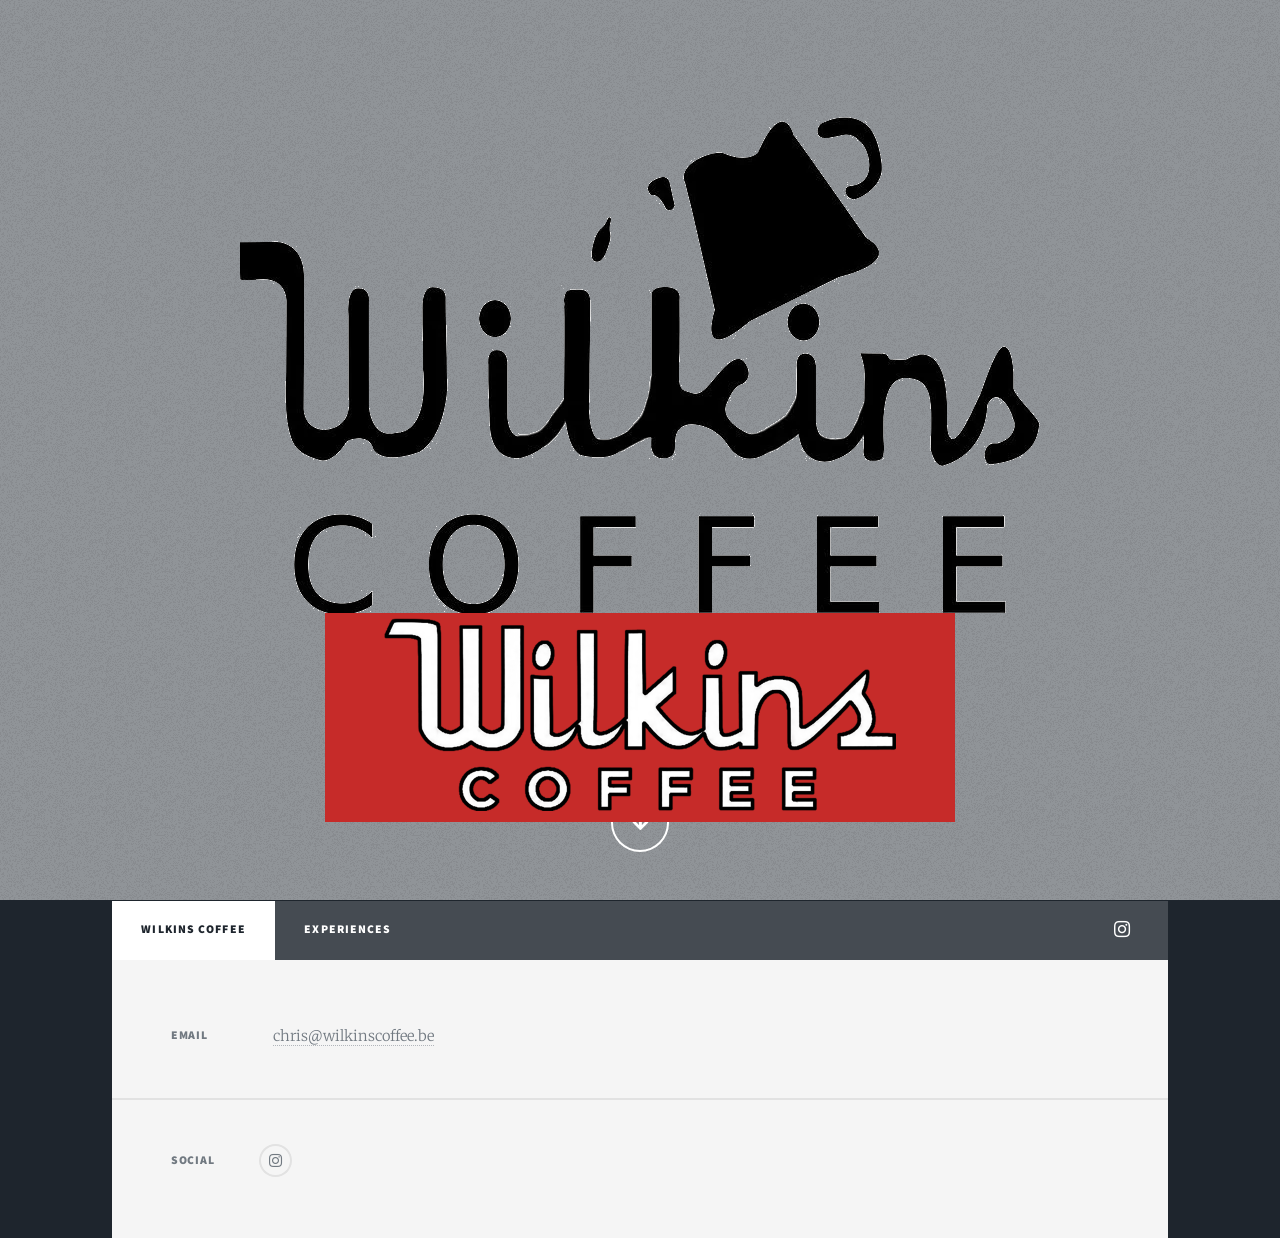
==== index.html @ 8574f21f "Removing site sub dir" ====
<!DOCTYPE HTML>
<!--
	Wilkins Coffee
-->
<html>
	<head>
		<title>Wilkins Coffee</title>
		<meta charset="utf-8" />
		<meta name="viewport" content="width=device-width, initial-scale=1, user-scalable=no" />
		<link rel="stylesheet" href="assets/css/main.css" />
		<noscript><link rel="stylesheet" href="assets/css/noscript.css" /></noscript>
	</head>
    <!-- <body class="is-preload"> -->
    <body>

		<!-- Wrapper -->
			<div id="wrapper" class="fade-in">

				<!-- Intro -->
					<div id="intro">
                        <!--
						<h1>Wilkins<br />
						    Coffee
                        </h1>
                        -->
                        <img src="images/wilkins_coffee_black_on_blank.png" alt="" />
						<p>

                            <ul><a href="experiences.html"><i>curated experiences</i></a></ul>
                            <ul><i>the cart -- coming soon</i></ul>
                            <ul><i>wilkins house  -- coming soon</i></ul>
                        </p>
						<ul class="actions">
							<li><a href="#header" class="button icon solid solo fa-arrow-down scrolly">Continue</a></li>
						</ul>
					</div>

				<!-- Header -->
					<header id="header">
						<!-- <a href="index.html" class="logo">Wilkins Coffee</a> -->
                        <a href="index.html" class="logo"><img src="images/wilkins_coffee_white_on_red_black_outline_header.png" alt="wilkins coffee logo"></a>
					</header>

				<!-- Nav -->
					<nav id="nav">
						<ul class="links">
							<li class="active"><a href="index.html">Wilkins Coffee</a></li>
							<li><a href="experiences.html">Experiences</a></li>
						</ul>
						<ul class="icons">
							<li><a href="https://www.instagram.com/wilkins.coffee/" class="icon brands fa-instagram"><span class="label">Instagram</span></a></li>
						</ul>
					</nav>

				<!-- Main -->
					<div id="main">

						<!-- Featured Post
							<article class="post featured">
								<header class="major">
									<span class="date">April 25, 2017</span>
									<h2><a href="#">And this is a<br />
									massive headline</a></h2>
									<p>Aenean ornare velit lacus varius enim ullamcorper proin aliquam<br />
									facilisis ante sed etiam magna interdum congue. Lorem ipsum dolor<br />
									amet nullam sed etiam veroeros.</p>
								</header>
								<a href="#" class="image main"><img src="images/pic01.jpg" alt="" /></a>
								<ul class="actions special">
									<li><a href="#" class="button large">Full Story</a></li>
								</ul>
							</article>
                         -->

						<!-- Posts
							<section class="posts">
								<article>
									<header>
										<span class="date">April 24, 2017</span>
										<h2><a href="#">Sed magna<br />
										ipsum faucibus</a></h2>
									</header>
									<a href="#" class="image fit"><img src="images/pic02.jpg" alt="" /></a>
									<p>Donec eget ex magna. Interdum et malesuada fames ac ante ipsum primis in faucibus. Pellentesque venenatis dolor imperdiet dolor mattis sagittis magna etiam.</p>
									<ul class="actions special">
										<li><a href="#" class="button">Full Story</a></li>
									</ul>
								</article>
								<article>
									<header>
										<span class="date">April 22, 2017</span>
										<h2><a href="#">Primis eget<br />
										imperdiet lorem</a></h2>
									</header>
									<a href="#" class="image fit"><img src="images/pic03.jpg" alt="" /></a>
									<p>Donec eget ex magna. Interdum et malesuada fames ac ante ipsum primis in faucibus. Pellentesque venenatis dolor imperdiet dolor mattis sagittis magna etiam.</p>
									<ul class="actions special">
										<li><a href="#" class="button">Full Story</a></li>
									</ul>
								</article>
								<article>
									<header>
										<span class="date">April 18, 2017</span>
										<h2><a href="#">Ante mattis<br />
										interdum dolor</a></h2>
									</header>
									<a href="#" class="image fit"><img src="images/pic04.jpg" alt="" /></a>
									<p>Donec eget ex magna. Interdum et malesuada fames ac ante ipsum primis in faucibus. Pellentesque venenatis dolor imperdiet dolor mattis sagittis magna etiam.</p>
									<ul class="actions special">
										<li><a href="#" class="button">Full Story</a></li>
									</ul>
								</article>
								<article>
									<header>
										<span class="date">April 14, 2017</span>
										<h2><a href="#">Tempus sed<br />
										nulla imperdiet</a></h2>
									</header>
									<a href="#" class="image fit"><img src="images/pic05.jpg" alt="" /></a>
									<p>Donec eget ex magna. Interdum et malesuada fames ac ante ipsum primis in faucibus. Pellentesque venenatis dolor imperdiet dolor mattis sagittis magna etiam.</p>
									<ul class="actions special">
										<li><a href="#" class="button">Full Story</a></li>
									</ul>
								</article>
								<article>
									<header>
										<span class="date">April 11, 2017</span>
										<h2><a href="#">Odio magna<br />
										sed consectetur</a></h2>
									</header>
									<a href="#" class="image fit"><img src="images/pic06.jpg" alt="" /></a>
									<p>Donec eget ex magna. Interdum et malesuada fames ac ante ipsum primis in faucibus. Pellentesque venenatis dolor imperdiet dolor mattis sagittis magna etiam.</p>
									<ul class="actions special">
										<li><a href="#" class="button">Full Story</a></li>
									</ul>
								</article>
								<article>
									<header>
										<span class="date">April 7, 2017</span>
										<h2><a href="#">Augue lorem<br />
										primis vestibulum</a></h2>
									</header>
									<a href="#" class="image fit"><img src="images/pic07.jpg" alt="" /></a>
									<p>Donec eget ex magna. Interdum et malesuada fames ac ante ipsum primis in faucibus. Pellentesque venenatis dolor imperdiet dolor mattis sagittis magna etiam.</p>
									<ul class="actions special">
										<li><a href="#" class="button">Full Story</a></li>
									</ul>
								</article>
							</section>

                         -->

						<!-- Footer
							<footer>
								<div class="pagination">
									<a href="#" class="page active">1</a>
									<a href="#" class="page">2</a>
									<a href="#" class="page">3</a>
									<span class="extra">&hellip;</span>
									<a href="#" class="page">8</a>
									<a href="#" class="page">9</a>
									<a href="#" class="page">10</a>
									<a href="#" class="next">Next</a>
								</div>

							</footer>
                        -->

					</div>

				<!-- Footer -->
					<footer id="footer">
						<!--
                        <section>
							<form method="post" action="#">
								<div class="fields">
									<div class="field">
										<label for="name">Name</label>
										<input type="text" name="name" id="name" />
									</div>
									<div class="field">
										<label for="email">Email</label>
										<input type="text" name="email" id="email" />
									</div>
									<div class="field">
										<label for="message">Message</label>
										<textarea name="message" id="message" rows="3"></textarea>
									</div>
								</div>
								<ul class="actions">
									<li><input type="submit" value="Send Message" /></li>
								</ul>
							</form>
						</section>
                        -->
						<section class="split contact">
							<!--
                            <section class="alt">
								<h3>Address</h3>
								<p>Brussels</p>
							</section>
							<section>
								<h3>Phone</h3>
								<p><a href="#">(000) 000-0000</a></p>
							</section>
                            -->
							<section>
								<h3>Email</h3>
								<ul><a href="chris@wilkinscoffee.be">chris@wilkinscoffee.be</a></ul>
                            </section>
							<section>
								<h3>Social</h3>
								<ul class="icons alt">
									<li><a href="https://www.instagram.com/wilkins.coffee/" class="icon brands alt fa-instagram"><span class="label">Instagram</span></a></li>
								</ul>
							</section>
						</section>
					</footer>

			</div>

		<!-- Scripts -->
			<script src="assets/js/jquery.min.js"></script>
			<script src="assets/js/jquery.scrollex.min.js"></script>
			<script src="assets/js/jquery.scrolly.min.js"></script>
			<script src="assets/js/browser.min.js"></script>
			<script src="assets/js/breakpoints.min.js"></script>
			<script src="assets/js/util.js"></script>
			<script src="assets/js/main.js"></script>

	</body>
</html>
---- assets/css/main.css ----
@import url(fontawesome-all.min.css);
@import url("https://fonts.googleapis.com/css?family=Merriweather:300,700,300italic,700italic|Source+Sans+Pro:900");

/*
	Massively by HTML5 UP
	html5up.net | @ajlkn
	Free for personal and commercial use under the CCA 3.0 license (html5up.net/license)
*/

html, body, div, span, applet, object,
iframe, h1, h2, h3, h4, h5, h6, p, blockquote,
pre, a, abbr, acronym, address, big, cite,
code, del, dfn, em, img, ins, kbd, q, s, samp,
small, strike, strong, sub, sup, tt, var, b,
u, i, center, dl, dt, dd, ol, ul, li, fieldset,
form, label, legend, table, caption, tbody,
tfoot, thead, tr, th, td, article, aside,
canvas, details, embed, figure, figcaption,
footer, header, hgroup, menu, nav, output, ruby,
section, summary, time, mark, audio, video {
	margin: 0;
	padding: 0;
	border: 0;
	font-size: 100%;
	font: inherit;
	vertical-align: baseline;}

article, aside, details, figcaption, figure,
footer, header, hgroup, menu, nav, section {
	display: block;}

body {
	line-height: 1;
}

ol, ul {
	list-style: none;
}

blockquote, q {
	quotes: none;
}

	blockquote:before, blockquote:after, q:before, q:after {
		content: '';
		content: none;
	}

table {
	border-collapse: collapse;
	border-spacing: 0;
}

body {
	-webkit-text-size-adjust: none;
}

mark {
	background-color: transparent;
	color: inherit;
}

input::-moz-focus-inner {
	border: 0;
	padding: 0;
}

input, select, textarea {
	-moz-appearance: none;
	-webkit-appearance: none;
	-ms-appearance: none;
	appearance: none;
}

/* Basic */

	@-ms-viewport {
		width: device-width;
	}

	body {
		-ms-overflow-style: scrollbar;
	}

	@media screen and (max-width: 480px) {

		html, body {
			min-width: 320px;
		}

	}

	html {
		box-sizing: border-box;
	}

	*, *:before, *:after {
		box-sizing: inherit;
	}

	body {
		background-color: #1e252d;
	}
    /*
		body.is-preload *, body.is-preload *:before, body.is-preload *:after {
			-moz-animation: none !important;
			-webkit-animation: none !important;
			-ms-animation: none !important;
			animation: none !important;
			-moz-transition: none !important;
			-webkit-transition: none !important;
			-ms-transition: none !important;
			transition: none !important;
		}
    */
/* Type */

	html {
		font-size: 16pt;
	}

		@media screen and (max-width: 1680px) {

			html {
				font-size: 12pt;
			}

		}

		@media screen and (max-width: 1280px) {

			html {
				font-size: 11pt;
			}

		}

		@media screen and (max-width: 360px) {

			html {
				font-size: 10pt;
			}

		}

	body {
		color: #212931;
	}

	body, input, select, textarea {
		font-family: "Merriweather", Georgia, serif;
		font-weight: 300;
		font-size: 1rem;
		line-height: 2.375;
	}

	a {
		-moz-transition: color 0.2s ease-in-out, background-color 0.2s ease-in-out, border-color 0.2s ease-in-out, box-shadow 0.2s ease-in-out;
		-webkit-transition: color 0.2s ease-in-out, background-color 0.2s ease-in-out, border-color 0.2s ease-in-out, box-shadow 0.2s ease-in-out;
		-ms-transition: color 0.2s ease-in-out, background-color 0.2s ease-in-out, border-color 0.2s ease-in-out, box-shadow 0.2s ease-in-out;
		transition: color 0.2s ease-in-out, background-color 0.2s ease-in-out, border-color 0.2s ease-in-out, box-shadow 0.2s ease-in-out;
		border-bottom: dotted 1px;
		text-decoration: none;
	}

		a:hover {
			border-bottom-color: transparent;
		}

	strong, b {
		font-weight: 600;
	}

	em, i {
		font-style: italic;
	}

	p {
		text-align: justify;
		margin: 0 0 2rem 0;
	}

	h1, h2, h3, h4, h5, h6 {
		font-family: "Source Sans Pro", Helvetica, sans-serif;
		font-weight: 900;
		line-height: 1.5;
		letter-spacing: 0.075em;
		text-transform: uppercase;
		margin: 0 0 1rem 0;
	}

		h1 a, h2 a, h3 a, h4 a, h5 a, h6 a {
			border-bottom: 0;
			color: inherit;
			text-decoration: none;
		}

	h1 {
		font-size: 4rem;
		line-height: 1.1;
		margin: 0 0 2rem 0;
	}

	h2 {
		font-size: 1.75rem;
		line-height: 1.3;
		margin: 0 0 1.5rem 0;
	}

	h3 {
		font-size: 1.25rem;
		margin: 0 0 0.5rem 0;
	}

	h4 {
		font-size: 1rem;
	}

	h5 {
		font-size: 0.9rem;
	}

	h6 {
		font-size: 0.8rem;
	}

	sub {
		font-size: 0.8rem;
		position: relative;
		top: 0.5rem;
	}

	sup {
		font-size: 0.8rem;
		position: relative;
		top: -0.5rem;
	}

	blockquote {
		border-left: solid 4px;
		font-style: italic;
		margin: 0 0 2rem 0;
		padding: 0.5rem 0 0.5rem 2rem;
	}

	code {
		border: solid 2px;
		font-family: "Courier New", monospace;
		font-size: 0.9rem;
		margin: 0 0.25rem;
		padding: 0.25rem 0.65rem;
	}

	pre {
		-webkit-overflow-scrolling: touch;
		font-family: "Courier New", monospace;
		font-size: 0.9rem;
		margin: 0 0 2rem 0;
	}

		pre code {
			display: block;
			line-height: 1.75;
			padding: 1rem 1.5rem;
			overflow-x: auto;
		}

	hr {
		border: 0;
		border-bottom: solid 2px;
		margin: 3rem 0;
	}

		hr.major {
			margin: 5rem 0;
		}

	.align-left {
		text-align: left;
	}

	.align-center {
		text-align: center;
	}

	.align-right {
		text-align: right;
	}

	input, select, textarea {
		color: #212931;
	}

	a {
		color: #212931;
		border-bottom-color: rgba(33, 41, 49, 0.5);
	}

		a:hover {
			border-bottom-color: transparent;
			color: #18bfef !important;
		}

	strong, b {
		color: #212931;
	}

	h1, h2, h3, h4, h5, h6 {
		color: #212931;
	}

	blockquote {
		border-left-color: #eeeeee;
	}

	code {
		background: rgba(220, 220, 220, 0.25);
		border-color: #eeeeee;
	}

	hr {
		border-bottom-color: #eeeeee;
	}

/* Row */

	.row {
		display: flex;
		flex-wrap: wrap;
		box-sizing: border-box;
		align-items: stretch;
	}

		.row > * {
			box-sizing: border-box;
		}

		.row.gtr-uniform > * > :last-child {
			margin-bottom: 0;
		}

		.row.aln-left {
			justify-content: flex-start;
		}

		.row.aln-center {
			justify-content: center;
		}

		.row.aln-right {
			justify-content: flex-end;
		}

		.row.aln-top {
			align-items: flex-start;
		}

		.row.aln-middle {
			align-items: center;
		}

		.row.aln-bottom {
			align-items: flex-end;
		}

		.row > .imp {
			order: -1;
		}

		.row > .col-1 {
			width: 8.33333%;
		}

		.row > .off-1 {
			margin-left: 8.33333%;
		}

		.row > .col-2 {
			width: 16.66667%;
		}

		.row > .off-2 {
			margin-left: 16.66667%;
		}

		.row > .col-3 {
			width: 25%;
		}

		.row > .off-3 {
			margin-left: 25%;
		}

		.row > .col-4 {
			width: 33.33333%;
		}

		.row > .off-4 {
			margin-left: 33.33333%;
		}

		.row > .col-5 {
			width: 41.66667%;
		}

		.row > .off-5 {
			margin-left: 41.66667%;
		}

		.row > .col-6 {
			width: 50%;
		}

		.row > .off-6 {
			margin-left: 50%;
		}

		.row > .col-7 {
			width: 58.33333%;
		}

		.row > .off-7 {
			margin-left: 58.33333%;
		}

		.row > .col-8 {
			width: 66.66667%;
		}

		.row > .off-8 {
			margin-left: 66.66667%;
		}

		.row > .col-9 {
			width: 75%;
		}

		.row > .off-9 {
			margin-left: 75%;
		}

		.row > .col-10 {
			width: 83.33333%;
		}

		.row > .off-10 {
			margin-left: 83.33333%;
		}

		.row > .col-11 {
			width: 91.66667%;
		}

		.row > .off-11 {
			margin-left: 91.66667%;
		}

		.row > .col-12 {
			width: 100%;
		}

		.row > .off-12 {
			margin-left: 100%;
		}

		.row.gtr-0 {
			margin-top: 0;
			margin-left: 0rem;
		}

			.row.gtr-0 > * {
				padding: 0 0 0 0rem;
			}

			.row.gtr-0.gtr-uniform {
				margin-top: 0rem;
			}

				.row.gtr-0.gtr-uniform > * {
					padding-top: 0rem;
				}

		.row.gtr-25 {
			margin-top: 0;
			margin-left: -0.375rem;
		}

			.row.gtr-25 > * {
				padding: 0 0 0 0.375rem;
			}

			.row.gtr-25.gtr-uniform {
				margin-top: -0.375rem;
			}

				.row.gtr-25.gtr-uniform > * {
					padding-top: 0.375rem;
				}

		.row.gtr-50 {
			margin-top: 0;
			margin-left: -0.75rem;
		}

			.row.gtr-50 > * {
				padding: 0 0 0 0.75rem;
			}

			.row.gtr-50.gtr-uniform {
				margin-top: -0.75rem;
			}

				.row.gtr-50.gtr-uniform > * {
					padding-top: 0.75rem;
				}

		.row {
			margin-top: 0;
			margin-left: -1.5rem;
		}

			.row > * {
				padding: 0 0 0 1.5rem;
			}

			.row.gtr-uniform {
				margin-top: -1.5rem;
			}

				.row.gtr-uniform > * {
					padding-top: 1.5rem;
				}

		.row.gtr-150 {
			margin-top: 0;
			margin-left: -2.25rem;
		}

			.row.gtr-150 > * {
				padding: 0 0 0 2.25rem;
			}

			.row.gtr-150.gtr-uniform {
				margin-top: -2.25rem;
			}

				.row.gtr-150.gtr-uniform > * {
					padding-top: 2.25rem;
				}

		.row.gtr-200 {
			margin-top: 0;
			margin-left: -3rem;
		}

			.row.gtr-200 > * {
				padding: 0 0 0 3rem;
			}

			.row.gtr-200.gtr-uniform {
				margin-top: -3rem;
			}

				.row.gtr-200.gtr-uniform > * {
					padding-top: 3rem;
				}

		@media screen and (max-width: 1680px) {

			.row {
				display: flex;
				flex-wrap: wrap;
				box-sizing: border-box;
				align-items: stretch;
			}

				.row > * {
					box-sizing: border-box;
				}

				.row.gtr-uniform > * > :last-child {
					margin-bottom: 0;
				}

				.row.aln-left {
					justify-content: flex-start;
				}

				.row.aln-center {
					justify-content: center;
				}

				.row.aln-right {
					justify-content: flex-end;
				}

				.row.aln-top {
					align-items: flex-start;
				}

				.row.aln-middle {
					align-items: center;
				}

				.row.aln-bottom {
					align-items: flex-end;
				}

				.row > .imp-xlarge {
					order: -1;
				}

				.row > .col-1-xlarge {
					width: 8.33333%;
				}

				.row > .off-1-xlarge {
					margin-left: 8.33333%;
				}

				.row > .col-2-xlarge {
					width: 16.66667%;
				}

				.row > .off-2-xlarge {
					margin-left: 16.66667%;
				}

				.row > .col-3-xlarge {
					width: 25%;
				}

				.row > .off-3-xlarge {
					margin-left: 25%;
				}

				.row > .col-4-xlarge {
					width: 33.33333%;
				}

				.row > .off-4-xlarge {
					margin-left: 33.33333%;
				}

				.row > .col-5-xlarge {
					width: 41.66667%;
				}

				.row > .off-5-xlarge {
					margin-left: 41.66667%;
				}

				.row > .col-6-xlarge {
					width: 50%;
				}

				.row > .off-6-xlarge {
					margin-left: 50%;
				}

				.row > .col-7-xlarge {
					width: 58.33333%;
				}

				.row > .off-7-xlarge {
					margin-left: 58.33333%;
				}

				.row > .col-8-xlarge {
					width: 66.66667%;
				}

				.row > .off-8-xlarge {
					margin-left: 66.66667%;
				}

				.row > .col-9-xlarge {
					width: 75%;
				}

				.row > .off-9-xlarge {
					margin-left: 75%;
				}

				.row > .col-10-xlarge {
					width: 83.33333%;
				}

				.row > .off-10-xlarge {
					margin-left: 83.33333%;
				}

				.row > .col-11-xlarge {
					width: 91.66667%;
				}

				.row > .off-11-xlarge {
					margin-left: 91.66667%;
				}

				.row > .col-12-xlarge {
					width: 100%;
				}

				.row > .off-12-xlarge {
					margin-left: 100%;
				}

				.row.gtr-0 {
					margin-top: 0;
					margin-left: 0rem;
				}

					.row.gtr-0 > * {
						padding: 0 0 0 0rem;
					}

					.row.gtr-0.gtr-uniform {
						margin-top: 0rem;
					}

						.row.gtr-0.gtr-uniform > * {
							padding-top: 0rem;
						}

				.row.gtr-25 {
					margin-top: 0;
					margin-left: -0.375rem;
				}

					.row.gtr-25 > * {
						padding: 0 0 0 0.375rem;
					}

					.row.gtr-25.gtr-uniform {
						margin-top: -0.375rem;
					}

						.row.gtr-25.gtr-uniform > * {
							padding-top: 0.375rem;
						}

				.row.gtr-50 {
					margin-top: 0;
					margin-left: -0.75rem;
				}

					.row.gtr-50 > * {
						padding: 0 0 0 0.75rem;
					}

					.row.gtr-50.gtr-uniform {
						margin-top: -0.75rem;
					}

						.row.gtr-50.gtr-uniform > * {
							padding-top: 0.75rem;
						}

				.row {
					margin-top: 0;
					margin-left: -1.5rem;
				}

					.row > * {
						padding: 0 0 0 1.5rem;
					}

					.row.gtr-uniform {
						margin-top: -1.5rem;
					}

						.row.gtr-uniform > * {
							padding-top: 1.5rem;
						}

				.row.gtr-150 {
					margin-top: 0;
					margin-left: -2.25rem;
				}

					.row.gtr-150 > * {
						padding: 0 0 0 2.25rem;
					}

					.row.gtr-150.gtr-uniform {
						margin-top: -2.25rem;
					}

						.row.gtr-150.gtr-uniform > * {
							padding-top: 2.25rem;
						}

				.row.gtr-200 {
					margin-top: 0;
					margin-left: -3rem;
				}

					.row.gtr-200 > * {
						padding: 0 0 0 3rem;
					}

					.row.gtr-200.gtr-uniform {
						margin-top: -3rem;
					}

						.row.gtr-200.gtr-uniform > * {
							padding-top: 3rem;
						}

		}

		@media screen and (max-width: 1280px) {

			.row {
				display: flex;
				flex-wrap: wrap;
				box-sizing: border-box;
				align-items: stretch;
			}

				.row > * {
					box-sizing: border-box;
				}

				.row.gtr-uniform > * > :last-child {
					margin-bottom: 0;
				}

				.row.aln-left {
					justify-content: flex-start;
				}

				.row.aln-center {
					justify-content: center;
				}

				.row.aln-right {
					justify-content: flex-end;
				}

				.row.aln-top {
					align-items: flex-start;
				}

				.row.aln-middle {
					align-items: center;
				}

				.row.aln-bottom {
					align-items: flex-end;
				}

				.row > .imp-large {
					order: -1;
				}

				.row > .col-1-large {
					width: 8.33333%;
				}

				.row > .off-1-large {
					margin-left: 8.33333%;
				}

				.row > .col-2-large {
					width: 16.66667%;
				}

				.row > .off-2-large {
					margin-left: 16.66667%;
				}

				.row > .col-3-large {
					width: 25%;
				}

				.row > .off-3-large {
					margin-left: 25%;
				}

				.row > .col-4-large {
					width: 33.33333%;
				}

				.row > .off-4-large {
					margin-left: 33.33333%;
				}

				.row > .col-5-large {
					width: 41.66667%;
				}

				.row > .off-5-large {
					margin-left: 41.66667%;
				}

				.row > .col-6-large {
					width: 50%;
				}

				.row > .off-6-large {
					margin-left: 50%;
				}

				.row > .col-7-large {
					width: 58.33333%;
				}

				.row > .off-7-large {
					margin-left: 58.33333%;
				}

				.row > .col-8-large {
					width: 66.66667%;
				}

				.row > .off-8-large {
					margin-left: 66.66667%;
				}

				.row > .col-9-large {
					width: 75%;
				}

				.row > .off-9-large {
					margin-left: 75%;
				}

				.row > .col-10-large {
					width: 83.33333%;
				}

				.row > .off-10-large {
					margin-left: 83.33333%;
				}

				.row > .col-11-large {
					width: 91.66667%;
				}

				.row > .off-11-large {
					margin-left: 91.66667%;
				}

				.row > .col-12-large {
					width: 100%;
				}

				.row > .off-12-large {
					margin-left: 100%;
				}

				.row.gtr-0 {
					margin-top: 0;
					margin-left: 0rem;
				}

					.row.gtr-0 > * {
						padding: 0 0 0 0rem;
					}

					.row.gtr-0.gtr-uniform {
						margin-top: 0rem;
					}

						.row.gtr-0.gtr-uniform > * {
							padding-top: 0rem;
						}

				.row.gtr-25 {
					margin-top: 0;
					margin-left: -0.375rem;
				}

					.row.gtr-25 > * {
						padding: 0 0 0 0.375rem;
					}

					.row.gtr-25.gtr-uniform {
						margin-top: -0.375rem;
					}

						.row.gtr-25.gtr-uniform > * {
							padding-top: 0.375rem;
						}

				.row.gtr-50 {
					margin-top: 0;
					margin-left: -0.75rem;
				}

					.row.gtr-50 > * {
						padding: 0 0 0 0.75rem;
					}

					.row.gtr-50.gtr-uniform {
						margin-top: -0.75rem;
					}

						.row.gtr-50.gtr-uniform > * {
							padding-top: 0.75rem;
						}

				.row {
					margin-top: 0;
					margin-left: -1.5rem;
				}

					.row > * {
						padding: 0 0 0 1.5rem;
					}

					.row.gtr-uniform {
						margin-top: -1.5rem;
					}

						.row.gtr-uniform > * {
							padding-top: 1.5rem;
						}

				.row.gtr-150 {
					margin-top: 0;
					margin-left: -2.25rem;
				}

					.row.gtr-150 > * {
						padding: 0 0 0 2.25rem;
					}

					.row.gtr-150.gtr-uniform {
						margin-top: -2.25rem;
					}

						.row.gtr-150.gtr-uniform > * {
							padding-top: 2.25rem;
						}

				.row.gtr-200 {
					margin-top: 0;
					margin-left: -3rem;
				}

					.row.gtr-200 > * {
						padding: 0 0 0 3rem;
					}

					.row.gtr-200.gtr-uniform {
						margin-top: -3rem;
					}

						.row.gtr-200.gtr-uniform > * {
							padding-top: 3rem;
						}

		}

		@media screen and (max-width: 980px) {

			.row {
				display: flex;
				flex-wrap: wrap;
				box-sizing: border-box;
				align-items: stretch;
			}

				.row > * {
					box-sizing: border-box;
				}

				.row.gtr-uniform > * > :last-child {
					margin-bottom: 0;
				}

				.row.aln-left {
					justify-content: flex-start;
				}

				.row.aln-center {
					justify-content: center;
				}

				.row.aln-right {
					justify-content: flex-end;
				}

				.row.aln-top {
					align-items: flex-start;
				}

				.row.aln-middle {
					align-items: center;
				}

				.row.aln-bottom {
					align-items: flex-end;
				}

				.row > .imp-medium {
					order: -1;
				}

				.row > .col-1-medium {
					width: 8.33333%;
				}

				.row > .off-1-medium {
					margin-left: 8.33333%;
				}

				.row > .col-2-medium {
					width: 16.66667%;
				}

				.row > .off-2-medium {
					margin-left: 16.66667%;
				}

				.row > .col-3-medium {
					width: 25%;
				}

				.row > .off-3-medium {
					margin-left: 25%;
				}

				.row > .col-4-medium {
					width: 33.33333%;
				}

				.row > .off-4-medium {
					margin-left: 33.33333%;
				}

				.row > .col-5-medium {
					width: 41.66667%;
				}

				.row > .off-5-medium {
					margin-left: 41.66667%;
				}

				.row > .col-6-medium {
					width: 50%;
				}

				.row > .off-6-medium {
					margin-left: 50%;
				}

				.row > .col-7-medium {
					width: 58.33333%;
				}

				.row > .off-7-medium {
					margin-left: 58.33333%;
				}

				.row > .col-8-medium {
					width: 66.66667%;
				}

				.row > .off-8-medium {
					margin-left: 66.66667%;
				}

				.row > .col-9-medium {
					width: 75%;
				}

				.row > .off-9-medium {
					margin-left: 75%;
				}

				.row > .col-10-medium {
					width: 83.33333%;
				}

				.row > .off-10-medium {
					margin-left: 83.33333%;
				}

				.row > .col-11-medium {
					width: 91.66667%;
				}

				.row > .off-11-medium {
					margin-left: 91.66667%;
				}

				.row > .col-12-medium {
					width: 100%;
				}

				.row > .off-12-medium {
					margin-left: 100%;
				}

				.row.gtr-0 {
					margin-top: 0;
					margin-left: 0rem;
				}

					.row.gtr-0 > * {
						padding: 0 0 0 0rem;
					}

					.row.gtr-0.gtr-uniform {
						margin-top: 0rem;
					}

						.row.gtr-0.gtr-uniform > * {
							padding-top: 0rem;
						}

				.row.gtr-25 {
					margin-top: 0;
					margin-left: -0.375rem;
				}

					.row.gtr-25 > * {
						padding: 0 0 0 0.375rem;
					}

					.row.gtr-25.gtr-uniform {
						margin-top: -0.375rem;
					}

						.row.gtr-25.gtr-uniform > * {
							padding-top: 0.375rem;
						}

				.row.gtr-50 {
					margin-top: 0;
					margin-left: -0.75rem;
				}

					.row.gtr-50 > * {
						padding: 0 0 0 0.75rem;
					}

					.row.gtr-50.gtr-uniform {
						margin-top: -0.75rem;
					}

						.row.gtr-50.gtr-uniform > * {
							padding-top: 0.75rem;
						}

				.row {
					margin-top: 0;
					margin-left: -1.5rem;
				}

					.row > * {
						padding: 0 0 0 1.5rem;
					}

					.row.gtr-uniform {
						margin-top: -1.5rem;
					}

						.row.gtr-uniform > * {
							padding-top: 1.5rem;
						}

				.row.gtr-150 {
					margin-top: 0;
					margin-left: -2.25rem;
				}

					.row.gtr-150 > * {
						padding: 0 0 0 2.25rem;
					}

					.row.gtr-150.gtr-uniform {
						margin-top: -2.25rem;
					}

						.row.gtr-150.gtr-uniform > * {
							padding-top: 2.25rem;
						}

				.row.gtr-200 {
					margin-top: 0;
					margin-left: -3rem;
				}

					.row.gtr-200 > * {
						padding: 0 0 0 3rem;
					}

					.row.gtr-200.gtr-uniform {
						margin-top: -3rem;
					}

						.row.gtr-200.gtr-uniform > * {
							padding-top: 3rem;
						}

		}

		@media screen and (max-width: 736px) {

			.row {
				display: flex;
				flex-wrap: wrap;
				box-sizing: border-box;
				align-items: stretch;
			}

				.row > * {
					box-sizing: border-box;
				}

				.row.gtr-uniform > * > :last-child {
					margin-bottom: 0;
				}

				.row.aln-left {
					justify-content: flex-start;
				}

				.row.aln-center {
					justify-content: center;
				}

				.row.aln-right {
					justify-content: flex-end;
				}

				.row.aln-top {
					align-items: flex-start;
				}

				.row.aln-middle {
					align-items: center;
				}

				.row.aln-bottom {
					align-items: flex-end;
				}

				.row > .imp-small {
					order: -1;
				}

				.row > .col-1-small {
					width: 8.33333%;
				}

				.row > .off-1-small {
					margin-left: 8.33333%;
				}

				.row > .col-2-small {
					width: 16.66667%;
				}

				.row > .off-2-small {
					margin-left: 16.66667%;
				}

				.row > .col-3-small {
					width: 25%;
				}

				.row > .off-3-small {
					margin-left: 25%;
				}

				.row > .col-4-small {
					width: 33.33333%;
				}

				.row > .off-4-small {
					margin-left: 33.33333%;
				}

				.row > .col-5-small {
					width: 41.66667%;
				}

				.row > .off-5-small {
					margin-left: 41.66667%;
				}

				.row > .col-6-small {
					width: 50%;
				}

				.row > .off-6-small {
					margin-left: 50%;
				}

				.row > .col-7-small {
					width: 58.33333%;
				}

				.row > .off-7-small {
					margin-left: 58.33333%;
				}

				.row > .col-8-small {
					width: 66.66667%;
				}

				.row > .off-8-small {
					margin-left: 66.66667%;
				}

				.row > .col-9-small {
					width: 75%;
				}

				.row > .off-9-small {
					margin-left: 75%;
				}

				.row > .col-10-small {
					width: 83.33333%;
				}

				.row > .off-10-small {
					margin-left: 83.33333%;
				}

				.row > .col-11-small {
					width: 91.66667%;
				}

				.row > .off-11-small {
					margin-left: 91.66667%;
				}

				.row > .col-12-small {
					width: 100%;
				}

				.row > .off-12-small {
					margin-left: 100%;
				}

				.row.gtr-0 {
					margin-top: 0;
					margin-left: 0rem;
				}

					.row.gtr-0 > * {
						padding: 0 0 0 0rem;
					}

					.row.gtr-0.gtr-uniform {
						margin-top: 0rem;
					}

						.row.gtr-0.gtr-uniform > * {
							padding-top: 0rem;
						}

				.row.gtr-25 {
					margin-top: 0;
					margin-left: -0.375rem;
				}

					.row.gtr-25 > * {
						padding: 0 0 0 0.375rem;
					}

					.row.gtr-25.gtr-uniform {
						margin-top: -0.375rem;
					}

						.row.gtr-25.gtr-uniform > * {
							padding-top: 0.375rem;
						}

				.row.gtr-50 {
					margin-top: 0;
					margin-left: -0.75rem;
				}

					.row.gtr-50 > * {
						padding: 0 0 0 0.75rem;
					}

					.row.gtr-50.gtr-uniform {
						margin-top: -0.75rem;
					}

						.row.gtr-50.gtr-uniform > * {
							padding-top: 0.75rem;
						}

				.row {
					margin-top: 0;
					margin-left: -1.5rem;
				}

					.row > * {
						padding: 0 0 0 1.5rem;
					}

					.row.gtr-uniform {
						margin-top: -1.5rem;
					}

						.row.gtr-uniform > * {
							padding-top: 1.5rem;
						}

				.row.gtr-150 {
					margin-top: 0;
					margin-left: -2.25rem;
				}

					.row.gtr-150 > * {
						padding: 0 0 0 2.25rem;
					}

					.row.gtr-150.gtr-uniform {
						margin-top: -2.25rem;
					}

						.row.gtr-150.gtr-uniform > * {
							padding-top: 2.25rem;
						}

				.row.gtr-200 {
					margin-top: 0;
					margin-left: -3rem;
				}

					.row.gtr-200 > * {
						padding: 0 0 0 3rem;
					}

					.row.gtr-200.gtr-uniform {
						margin-top: -3rem;
					}

						.row.gtr-200.gtr-uniform > * {
							padding-top: 3rem;
						}

		}

		@media screen and (max-width: 480px) {

			.row {
				display: flex;
				flex-wrap: wrap;
				box-sizing: border-box;
				align-items: stretch;
			}

				.row > * {
					box-sizing: border-box;
				}

				.row.gtr-uniform > * > :last-child {
					margin-bottom: 0;
				}

				.row.aln-left {
					justify-content: flex-start;
				}

				.row.aln-center {
					justify-content: center;
				}

				.row.aln-right {
					justify-content: flex-end;
				}

				.row.aln-top {
					align-items: flex-start;
				}

				.row.aln-middle {
					align-items: center;
				}

				.row.aln-bottom {
					align-items: flex-end;
				}

				.row > .imp-xsmall {
					order: -1;
				}

				.row > .col-1-xsmall {
					width: 8.33333%;
				}

				.row > .off-1-xsmall {
					margin-left: 8.33333%;
				}

				.row > .col-2-xsmall {
					width: 16.66667%;
				}

				.row > .off-2-xsmall {
					margin-left: 16.66667%;
				}

				.row > .col-3-xsmall {
					width: 25%;
				}

				.row > .off-3-xsmall {
					margin-left: 25%;
				}

				.row > .col-4-xsmall {
					width: 33.33333%;
				}

				.row > .off-4-xsmall {
					margin-left: 33.33333%;
				}

				.row > .col-5-xsmall {
					width: 41.66667%;
				}

				.row > .off-5-xsmall {
					margin-left: 41.66667%;
				}

				.row > .col-6-xsmall {
					width: 50%;
				}

				.row > .off-6-xsmall {
					margin-left: 50%;
				}

				.row > .col-7-xsmall {
					width: 58.33333%;
				}

				.row > .off-7-xsmall {
					margin-left: 58.33333%;
				}

				.row > .col-8-xsmall {
					width: 66.66667%;
				}

				.row > .off-8-xsmall {
					margin-left: 66.66667%;
				}

				.row > .col-9-xsmall {
					width: 75%;
				}

				.row > .off-9-xsmall {
					margin-left: 75%;
				}

				.row > .col-10-xsmall {
					width: 83.33333%;
				}

				.row > .off-10-xsmall {
					margin-left: 83.33333%;
				}

				.row > .col-11-xsmall {
					width: 91.66667%;
				}

				.row > .off-11-xsmall {
					margin-left: 91.66667%;
				}

				.row > .col-12-xsmall {
					width: 100%;
				}

				.row > .off-12-xsmall {
					margin-left: 100%;
				}

				.row.gtr-0 {
					margin-top: 0;
					margin-left: 0rem;
				}

					.row.gtr-0 > * {
						padding: 0 0 0 0rem;
					}

					.row.gtr-0.gtr-uniform {
						margin-top: 0rem;
					}

						.row.gtr-0.gtr-uniform > * {
							padding-top: 0rem;
						}

				.row.gtr-25 {
					margin-top: 0;
					margin-left: -0.375rem;
				}

					.row.gtr-25 > * {
						padding: 0 0 0 0.375rem;
					}

					.row.gtr-25.gtr-uniform {
						margin-top: -0.375rem;
					}

						.row.gtr-25.gtr-uniform > * {
							padding-top: 0.375rem;
						}

				.row.gtr-50 {
					margin-top: 0;
					margin-left: -0.75rem;
				}

					.row.gtr-50 > * {
						padding: 0 0 0 0.75rem;
					}

					.row.gtr-50.gtr-uniform {
						margin-top: -0.75rem;
					}

						.row.gtr-50.gtr-uniform > * {
							padding-top: 0.75rem;
						}

				.row {
					margin-top: 0;
					margin-left: -1.5rem;
				}

					.row > * {
						padding: 0 0 0 1.5rem;
					}

					.row.gtr-uniform {
						margin-top: -1.5rem;
					}

						.row.gtr-uniform > * {
							padding-top: 1.5rem;
						}

				.row.gtr-150 {
					margin-top: 0;
					margin-left: -2.25rem;
				}

					.row.gtr-150 > * {
						padding: 0 0 0 2.25rem;
					}

					.row.gtr-150.gtr-uniform {
						margin-top: -2.25rem;
					}

						.row.gtr-150.gtr-uniform > * {
							padding-top: 2.25rem;
						}

				.row.gtr-200 {
					margin-top: 0;
					margin-left: -3rem;
				}

					.row.gtr-200 > * {
						padding: 0 0 0 3rem;
					}

					.row.gtr-200.gtr-uniform {
						margin-top: -3rem;
					}

						.row.gtr-200.gtr-uniform > * {
							padding-top: 3rem;
						}

		}

		@media screen and (max-width: 360px) {

			.row {
				display: flex;
				flex-wrap: wrap;
				box-sizing: border-box;
				align-items: stretch;
			}

				.row > * {
					box-sizing: border-box;
				}

				.row.gtr-uniform > * > :last-child {
					margin-bottom: 0;
				}

				.row.aln-left {
					justify-content: flex-start;
				}

				.row.aln-center {
					justify-content: center;
				}

				.row.aln-right {
					justify-content: flex-end;
				}

				.row.aln-top {
					align-items: flex-start;
				}

				.row.aln-middle {
					align-items: center;
				}

				.row.aln-bottom {
					align-items: flex-end;
				}

				.row > .imp-xxsmall {
					order: -1;
				}

				.row > .col-1-xxsmall {
					width: 8.33333%;
				}

				.row > .off-1-xxsmall {
					margin-left: 8.33333%;
				}

				.row > .col-2-xxsmall {
					width: 16.66667%;
				}

				.row > .off-2-xxsmall {
					margin-left: 16.66667%;
				}

				.row > .col-3-xxsmall {
					width: 25%;
				}

				.row > .off-3-xxsmall {
					margin-left: 25%;
				}

				.row > .col-4-xxsmall {
					width: 33.33333%;
				}

				.row > .off-4-xxsmall {
					margin-left: 33.33333%;
				}

				.row > .col-5-xxsmall {
					width: 41.66667%;
				}

				.row > .off-5-xxsmall {
					margin-left: 41.66667%;
				}

				.row > .col-6-xxsmall {
					width: 50%;
				}

				.row > .off-6-xxsmall {
					margin-left: 50%;
				}

				.row > .col-7-xxsmall {
					width: 58.33333%;
				}

				.row > .off-7-xxsmall {
					margin-left: 58.33333%;
				}

				.row > .col-8-xxsmall {
					width: 66.66667%;
				}

				.row > .off-8-xxsmall {
					margin-left: 66.66667%;
				}

				.row > .col-9-xxsmall {
					width: 75%;
				}

				.row > .off-9-xxsmall {
					margin-left: 75%;
				}

				.row > .col-10-xxsmall {
					width: 83.33333%;
				}

				.row > .off-10-xxsmall {
					margin-left: 83.33333%;
				}

				.row > .col-11-xxsmall {
					width: 91.66667%;
				}

				.row > .off-11-xxsmall {
					margin-left: 91.66667%;
				}

				.row > .col-12-xxsmall {
					width: 100%;
				}

				.row > .off-12-xxsmall {
					margin-left: 100%;
				}

				.row.gtr-0 {
					margin-top: 0;
					margin-left: 0rem;
				}

					.row.gtr-0 > * {
						padding: 0 0 0 0rem;
					}

					.row.gtr-0.gtr-uniform {
						margin-top: 0rem;
					}

						.row.gtr-0.gtr-uniform > * {
							padding-top: 0rem;
						}

				.row.gtr-25 {
					margin-top: 0;
					margin-left: -0.375rem;
				}

					.row.gtr-25 > * {
						padding: 0 0 0 0.375rem;
					}

					.row.gtr-25.gtr-uniform {
						margin-top: -0.375rem;
					}

						.row.gtr-25.gtr-uniform > * {
							padding-top: 0.375rem;
						}

				.row.gtr-50 {
					margin-top: 0;
					margin-left: -0.75rem;
				}

					.row.gtr-50 > * {
						padding: 0 0 0 0.75rem;
					}

					.row.gtr-50.gtr-uniform {
						margin-top: -0.75rem;
					}

						.row.gtr-50.gtr-uniform > * {
							padding-top: 0.75rem;
						}

				.row {
					margin-top: 0;
					margin-left: -1.5rem;
				}

					.row > * {
						padding: 0 0 0 1.5rem;
					}

					.row.gtr-uniform {
						margin-top: -1.5rem;
					}

						.row.gtr-uniform > * {
							padding-top: 1.5rem;
						}

				.row.gtr-150 {
					margin-top: 0;
					margin-left: -2.25rem;
				}

					.row.gtr-150 > * {
						padding: 0 0 0 2.25rem;
					}

					.row.gtr-150.gtr-uniform {
						margin-top: -2.25rem;
					}

						.row.gtr-150.gtr-uniform > * {
							padding-top: 2.25rem;
						}

				.row.gtr-200 {
					margin-top: 0;
					margin-left: -3rem;
				}

					.row.gtr-200 > * {
						padding: 0 0 0 3rem;
					}

					.row.gtr-200.gtr-uniform {
						margin-top: -3rem;
					}

						.row.gtr-200.gtr-uniform > * {
							padding-top: 3rem;
						}

		}

/* Box */

	.box {
		border: solid 2px;
		margin-bottom: 2rem;
		padding: 1.5rem;
	}

		.box > :last-child,
		.box > :last-child > :last-child,
		.box > :last-child > :last-child > :last-child {
			margin-bottom: 0;
		}

		.box.alt {
			border: 0;
			border-radius: 0;
			padding: 0;
		}

	.box {
		border-color: #eeeeee;
	}

/* Button */

	input[type="submit"],
	input[type="reset"],
	input[type="button"],
	button,
	.button {
		-moz-appearance: none;
		-webkit-appearance: none;
		-ms-appearance: none;
		appearance: none;
		-moz-transition: background-color 0.2s ease-in-out, box-shadow 0.2s ease-in-out, color 0.2s ease-in-out;
		-webkit-transition: background-color 0.2s ease-in-out, box-shadow 0.2s ease-in-out, color 0.2s ease-in-out;
		-ms-transition: background-color 0.2s ease-in-out, box-shadow 0.2s ease-in-out, color 0.2s ease-in-out;
		transition: background-color 0.2s ease-in-out, box-shadow 0.2s ease-in-out, color 0.2s ease-in-out;
		border: 0;
		border-radius: 0;
		cursor: pointer;
		display: inline-block;
		font-family: "Source Sans Pro", Helvetica, sans-serif;
		font-size: 0.8rem;
		font-weight: 900;
		letter-spacing: 0.075em;
		height: 3rem;
		line-height: 3rem;
		padding: 0 2rem;
		text-align: center;
		text-decoration: none;
		text-transform: uppercase;
		white-space: nowrap;
	}

		input[type="submit"].icon:before,
		input[type="reset"].icon:before,
		input[type="button"].icon:before,
		button.icon:before,
		.button.icon:before {
			margin-right: 0.5rem;
		}

		input[type="submit"].icon.solo,
		input[type="reset"].icon.solo,
		input[type="button"].icon.solo,
		button.icon.solo,
		.button.icon.solo {
			position: relative;
			width: 4rem;
			height: 4rem;
			line-height: 4rem;
			border-radius: 4rem;
			text-indent: 4rem;
			overflow: hidden;
			padding: 0;
			white-space: nowrap;
		}

			input[type="submit"].icon.solo:before,
			input[type="reset"].icon.solo:before,
			input[type="button"].icon.solo:before,
			button.icon.solo:before,
			.button.icon.solo:before {
				position: absolute;
				display: block;
				top: 0;
				left: 0;
				width: inherit;
				height: inherit;
				line-height: inherit;
				font-size: 1.25rem;
				margin-right: 0;
				text-align: center;
				text-indent: 0;
			}

		input[type="submit"].fit,
		input[type="reset"].fit,
		input[type="button"].fit,
		button.fit,
		.button.fit {
			width: 100%;
		}

		input[type="submit"].small,
		input[type="reset"].small,
		input[type="button"].small,
		button.small,
		.button.small {
			font-size: 0.7rem;
			height: 2.5rem;
			line-height: 2.5rem;
			padding: 0 1.5rem;
		}

		input[type="submit"].large,
		input[type="reset"].large,
		input[type="button"].large,
		button.large,
		.button.large {
			font-size: 0.9rem;
			height: 3.5rem;
			line-height: 3.5rem;
			padding: 0 2.75rem;
		}

		@media screen and (max-width: 980px) {

			input[type="submit"],
			input[type="reset"],
			input[type="button"],
			button,
			.button {
				font-size: 0.9rem;
				height: 3.25rem;
				line-height: 3.25rem;
			}

				input[type="submit"].large,
				input[type="reset"].large,
				input[type="button"].large,
				button.large,
				.button.large {
					font-size: 1rem;
					height: 3.75rem;
					line-height: 3.75rem;
				}

		}

		input[type="submit"].disabled, input[type="submit"]:disabled,
		input[type="reset"].disabled,
		input[type="reset"]:disabled,
		input[type="button"].disabled,
		input[type="button"]:disabled,
		button.disabled,
		button:disabled,
		.button.disabled,
		.button:disabled {
			pointer-events: none;
			opacity: 0.25;
		}

	input[type="submit"],
	input[type="reset"],
	input[type="button"],
	button,
	.button {
		background-color: transparent;
		box-shadow: inset 0 0 0 2px #212931;
		color: #212931 !important;
	}

		input[type="submit"]:hover,
		input[type="reset"]:hover,
		input[type="button"]:hover,
		button:hover,
		.button:hover {
			box-shadow: inset 0 0 0 2px #18bfef;
			color: #18bfef !important;
		}

		input[type="submit"].primary,
		input[type="reset"].primary,
		input[type="button"].primary,
		button.primary,
		.button.primary {
			background-color: #212931;
			box-shadow: none;
			color: #ffffff !important;
		}

			input[type="submit"].primary:hover,
			input[type="reset"].primary:hover,
			input[type="button"].primary:hover,
			button.primary:hover,
			.button.primary:hover {
				background-color: #18bfef;
			}

/* Form */

	form {
		margin: 0 0 2rem 0;
	}

		form > :last-child {
			margin-bottom: 0;
		}

		form > .fields {
			display: -moz-flex;
			display: -webkit-flex;
			display: -ms-flex;
			display: flex;
			-moz-flex-wrap: wrap;
			-webkit-flex-wrap: wrap;
			-ms-flex-wrap: wrap;
			flex-wrap: wrap;
			width: calc(100% + 3rem);
			margin: -1.5rem 0 2rem -1.5rem;
		}

			form > .fields > .field {
				-moz-flex-grow: 0;
				-webkit-flex-grow: 0;
				-ms-flex-grow: 0;
				flex-grow: 0;
				-moz-flex-shrink: 0;
				-webkit-flex-shrink: 0;
				-ms-flex-shrink: 0;
				flex-shrink: 0;
				padding: 1.5rem 0 0 1.5rem;
				width: calc(100% - 1.5rem);
			}

				form > .fields > .field.half {
					width: calc(50% - 0.75rem);
				}

				form > .fields > .field.third {
					width: calc(100%/3 - 0.5rem);
				}

				form > .fields > .field.quarter {
					width: calc(25% - 0.375rem);
				}

		@media screen and (max-width: 480px) {

			form > .fields {
				width: calc(100% + 3rem);
				margin: -1.5rem 0 2rem -1.5rem;
			}

				form > .fields > .field {
					padding: 1.5rem 0 0 1.5rem;
					width: calc(100% - 1.5rem);
				}

					form > .fields > .field.half {
						width: calc(100% - 1.5rem);
					}

					form > .fields > .field.third {
						width: calc(100% - 1.5rem);
					}

					form > .fields > .field.quarter {
						width: calc(100% - 1.5rem);
					}

		}

	label {
		display: block;
		font-family: "Source Sans Pro", Helvetica, sans-serif;
		font-weight: 900;
		line-height: 1.5;
		letter-spacing: 0.075em;
		font-size: 0.8rem;
		text-transform: uppercase;
		margin: 0 0 0.75rem 0;
	}

		@media screen and (max-width: 980px) {

			label {
				font-size: 0.9rem;
			}

		}

	input[type="text"],
	input[type="password"],
	input[type="email"],
	select,
	textarea {
		-moz-appearance: none;
		-webkit-appearance: none;
		-ms-appearance: none;
		appearance: none;
		background: transparent;
		border-radius: 0;
		border: solid 2px;
		color: inherit;
		display: block;
		outline: 0;
		padding: 0 1rem;
		text-decoration: none;
		width: 100%;
	}

		input[type="text"]:invalid,
		input[type="password"]:invalid,
		input[type="email"]:invalid,
		select:invalid,
		textarea:invalid {
			box-shadow: none;
		}

	select {
		background-size: 1.25rem;
		background-repeat: no-repeat;
		background-position: calc(100% - 1rem) center;
		height: 3rem;
		padding-right: 3rem;
		text-overflow: ellipsis;
	}

		select:focus::-ms-value {
			background-color: transparent;
		}

		select::-ms-expand {
			display: none;
		}

	input[type="text"],
	input[type="password"],
	input[type="email"],
	select {
		height: 3rem;
	}

	textarea {
		padding: 0.75rem 1rem;
	}

	input[type="checkbox"],
	input[type="radio"] {
		-moz-appearance: none;
		-webkit-appearance: none;
		-ms-appearance: none;
		appearance: none;
		display: block;
		float: left;
		margin-right: -2rem;
		opacity: 0;
		width: 1rem;
		z-index: -1;
	}

		input[type="checkbox"] + label,
		input[type="radio"] + label {
			text-decoration: none;
			cursor: pointer;
			display: inline-block;
			font-size: 1rem;
			letter-spacing: 0;
			font-family: "Merriweather", Georgia, serif;
			text-transform: none;
			font-weight: 300;
			padding-left: 2.8rem;
			padding-right: 1rem;
			position: relative;
		}

			input[type="checkbox"] + label:before,
			input[type="radio"] + label:before {
				-moz-osx-font-smoothing: grayscale;
				-webkit-font-smoothing: antialiased;
				display: inline-block;
				font-style: normal;
				font-variant: normal;
				text-rendering: auto;
				line-height: 1;
				text-transform: none !important;
				font-family: 'Font Awesome 5 Free';
				font-weight: 900;
			}

			input[type="checkbox"] + label:before,
			input[type="radio"] + label:before {
				border-radius: 0;
				border: solid 2px;
				content: '';
				display: inline-block;
				font-size: 0.8rem;
				height: 1.8rem;
				left: 0;
				line-height: 1.65rem;
				position: absolute;
				text-align: center;
				top: -0.125rem;
				width: 1.8rem;
			}

		input[type="checkbox"]:checked + label:before,
		input[type="radio"]:checked + label:before {
			content: '\f00c';
		}

	input[type="checkbox"] + label:before {
		border-radius: 0;
	}

	input[type="radio"] + label:before {
		border-radius: 100%;
	}

	::-webkit-input-placeholder {
		opacity: 1.0;
	}

	:-moz-placeholder {
		opacity: 1.0;
	}

	::-moz-placeholder {
		opacity: 1.0;
	}

	:-ms-input-placeholder {
		opacity: 1.0;
	}

	label {
		color: #212931;
	}

	input[type="text"],
	input[type="password"],
	input[type="email"],
	select,
	textarea {
		border-color: #eeeeee;
	}

		input[type="text"]:focus,
		input[type="password"]:focus,
		input[type="email"]:focus,
		select:focus,
		textarea:focus {
			border-color: #18bfef;
		}

	select {
		background-image: url("data:image/svg+xml;charset=utf8,%3Csvg xmlns='http://www.w3.org/2000/svg' width='40' height='40' preserveAspectRatio='none' viewBox='0 0 40 40'%3E%3Cpath d='M9.4,12.3l10.4,10.4l10.4-10.4c0.2-0.2,0.5-0.4,0.9-0.4c0.3,0,0.6,0.1,0.9,0.4l3.3,3.3c0.2,0.2,0.4,0.5,0.4,0.9 c0,0.4-0.1,0.6-0.4,0.9L20.7,31.9c-0.2,0.2-0.5,0.4-0.9,0.4c-0.3,0-0.6-0.1-0.9-0.4L4.3,17.3c-0.2-0.2-0.4-0.5-0.4-0.9 c0-0.4,0.1-0.6,0.4-0.9l3.3-3.3c0.2-0.2,0.5-0.4,0.9-0.4S9.1,12.1,9.4,12.3z' fill='%23eeeeee' /%3E%3C/svg%3E");
	}

		select option {
			background-color: #ffffff;
			color: #212931;
		}

	.select-wrapper:before {
		color: #eeeeee;
	}

	input[type="checkbox"] + label,
	input[type="radio"] + label {
		color: #212931;
	}

		input[type="checkbox"] + label:before,
		input[type="radio"] + label:before {
			border-color: #eeeeee;
		}

	input[type="checkbox"]:checked + label:before,
	input[type="radio"]:checked + label:before {
		background-color: #212931;
		border-color: #212931;
		color: #ffffff;
	}

	input[type="checkbox"]:focus + label:before,
	input[type="radio"]:focus + label:before {
		border-color: #18bfef;
	}

	::-webkit-input-placeholder {
		color: #909498 !important;
	}

	:-moz-placeholder {
		color: #909498 !important;
	}

	::-moz-placeholder {
		color: #909498 !important;
	}

	:-ms-input-placeholder {
		color: #909498 !important;
	}

	.formerize-placeholder {
		color: #909498 !important;
	}

/* Icon */

	.icon {
		text-decoration: none;
		border-bottom: none;
		position: relative;
	}

		.icon:before {
			-moz-osx-font-smoothing: grayscale;
			-webkit-font-smoothing: antialiased;
			display: inline-block;
			font-style: normal;
			font-variant: normal;
			text-rendering: auto;
			line-height: 1;
			text-transform: none !important;
			font-family: 'Font Awesome 5 Free';
			font-weight: 400;
		}

		.icon > .label {
			display: none;
		}

		.icon:before {
			line-height: inherit;
		}

		.icon.solid:before {
			font-weight: 900;
		}

		.icon.brands:before {
			font-family: 'Font Awesome 5 Brands';
		}

/* Image */

	.image {
		border: 0;
		display: inline-block;
		position: relative;
	}

		.image img {
			display: block;
		}

		.image.left, .image.right {
			max-width: 40%;
		}

			.image.left img, .image.right img {
				width: 100%;
			}

		.image.left {
			float: left;
			margin: 0 2rem 2rem 0;
			top: 0.75rem;
		}

		.image.right {
			float: right;
			margin: 0 0 2rem 2rem;
			top: 0.75rem;
		}

		.image.fit {
			display: block;
			margin: 2.5rem 0;
			width: 100%;
		}

			.image.fit:first-child {
				margin-top: 0;
			}

			.image.fit img {
				width: 100%;
			}

		.image.main {
			display: block;
			margin: 4rem 0;
			width: 100%;
		}

			.image.main:first-child {
				margin-top: 0;
			}

			.image.main img {
				width: 100%;
			}

		@media screen and (max-width: 736px) {

			.image.fit {
				margin: 2rem 0;
			}

			.image.main {
				margin: 2rem 0;
			}

		}

	a.image {
		overflow: hidden;
	}

		a.image img {
			-moz-transition: -moz-transform 0.2s ease-out;
			-webkit-transition: -webkit-transform 0.2s ease-out;
			-ms-transition: -ms-transform 0.2s ease-out;
			transition: transform 0.2s ease-out;
		}

		a.image:hover img {
			-moz-transform: scale(1.05);
			-webkit-transform: scale(1.05);
			-ms-transform: scale(1.05);
			transform: scale(1.05);
		}

/* Actions */

	ul.actions {
		display: -moz-flex;
		display: -webkit-flex;
		display: -ms-flex;
		display: flex;
		cursor: default;
		list-style: none;
		margin-left: -1rem;
		padding-left: 0;
	}

		ul.actions li {
			padding: 0 0 0 1rem;
			vertical-align: middle;
		}

		ul.actions.special {
			-moz-justify-content: center;
			-webkit-justify-content: center;
			-ms-justify-content: center;
			justify-content: center;
			width: 100%;
			margin-left: 0;
		}

			ul.actions.special li:first-child {
				padding-left: 0;
			}

		ul.actions.stacked {
			-moz-flex-direction: column;
			-webkit-flex-direction: column;
			-ms-flex-direction: column;
			flex-direction: column;
			margin-left: 0;
		}

			ul.actions.stacked li {
				padding: 1.3rem 0 0 0;
			}

				ul.actions.stacked li:first-child {
					padding-top: 0;
				}

		ul.actions.fit {
			width: calc(100% + 1rem);
		}

			ul.actions.fit li {
				-moz-flex-grow: 1;
				-webkit-flex-grow: 1;
				-ms-flex-grow: 1;
				flex-grow: 1;
				-moz-flex-shrink: 1;
				-webkit-flex-shrink: 1;
				-ms-flex-shrink: 1;
				flex-shrink: 1;
				width: 100%;
			}

				ul.actions.fit li > * {
					width: 100%;
				}

			ul.actions.fit.stacked {
				width: 100%;
			}

		@media screen and (max-width: 480px) {

			ul.actions:not(.fixed) {
				-moz-flex-direction: column;
				-webkit-flex-direction: column;
				-ms-flex-direction: column;
				flex-direction: column;
				margin-left: 0;
				width: 100% !important;
			}

				ul.actions:not(.fixed) li {
					-moz-flex-grow: 1;
					-webkit-flex-grow: 1;
					-ms-flex-grow: 1;
					flex-grow: 1;
					-moz-flex-shrink: 1;
					-webkit-flex-shrink: 1;
					-ms-flex-shrink: 1;
					flex-shrink: 1;
					padding: 1rem 0 0 0;
					text-align: center;
					width: 100%;
				}

					ul.actions:not(.fixed) li > * {
						width: 100%;
					}

					ul.actions:not(.fixed) li:first-child {
						padding-top: 0;
					}

					ul.actions:not(.fixed) li input[type="submit"],
					ul.actions:not(.fixed) li input[type="reset"],
					ul.actions:not(.fixed) li input[type="button"],
					ul.actions:not(.fixed) li button,
					ul.actions:not(.fixed) li .button {
						width: 100%;
					}

						ul.actions:not(.fixed) li input[type="submit"].icon:before,
						ul.actions:not(.fixed) li input[type="reset"].icon:before,
						ul.actions:not(.fixed) li input[type="button"].icon:before,
						ul.actions:not(.fixed) li button.icon:before,
						ul.actions:not(.fixed) li .button.icon:before {
							margin-left: -0.5rem;
						}

		}

/* Icons */

	ul.icons {
		cursor: default;
		list-style: none;
		padding-left: 0;
	}

		ul.icons li {
			display: inline-block;
			padding: 0 0.5rem 0 0;
			vertical-align: middle;
		}

			ul.icons li:last-child {
				padding-right: 0;
			}

			ul.icons li .icon:before {
				width: 2.25rem;
				height: 2.25rem;
				line-height: 2.25rem;
				display: inline-block;
				text-align: center;
				border-radius: 100%;
				font-size: 1.25rem;
			}

		ul.icons.alt li .icon:before {
			-moz-transition: color 0.2s ease-in-out, background-color 0.2s ease-in-out, border-color 0.2s ease-in-out, box-shadow 0.2s ease-in-out;
			-webkit-transition: color 0.2s ease-in-out, background-color 0.2s ease-in-out, border-color 0.2s ease-in-out, box-shadow 0.2s ease-in-out;
			-ms-transition: color 0.2s ease-in-out, background-color 0.2s ease-in-out, border-color 0.2s ease-in-out, box-shadow 0.2s ease-in-out;
			transition: color 0.2s ease-in-out, background-color 0.2s ease-in-out, border-color 0.2s ease-in-out, box-shadow 0.2s ease-in-out;
			font-size: 1rem;
		}

/* List */

	ol {
		list-style: decimal;
		margin: 0 0 2rem 0;
		padding-left: 1.25rem;
	}

		ol li {
			padding-left: 0.25rem;
		}

	ul {
		list-style: disc;
		margin: 0 0 0.5rem 0;
		padding-left: 1rem;
	}

		ul li {
			padding-left: 0.5rem;
		}

		ul.divided {
			list-style: none;
			padding-left: 0;
		}

			ul.divided li {
				border-top: solid 1px;
				padding: 0.5rem 0;
			}

				ul.divided li:first-child {
					border-top: 0;
					padding-top: 0;
				}

	dl {
		margin: 0 0 2rem 0;
	}

		dl dt {
			display: block;
			font-weight: 600;
			margin: 0 0 1rem 0;
		}

		dl dd {
			margin-left: 2rem;
		}

	ul.divided li {
		border-top-color: #eeeeee;
	}

	ul.icons li a.icon:hover:before {
		color: #18bfef;
	}

	ul.icons.alt li .icon:before {
		box-shadow: inset 0 0 0 2px #eeeeee;
	}

	ul.icons.alt li a.icon:hover:before {
		box-shadow: inset 0 0 0 2px #18bfef;
	}

/* Section/Article */

	section.special, article.special {
		text-align: center;
	}

	header {
		cursor: default;
	}

		header > .date {
			display: block;
			font-size: 0.8rem;
			height: 1;
			margin: 0 0 1rem 0;
			position: relative;
		}

		header > p {
			font-style: italic;
		}

		header > h1 + p {
			font-size: 1.1rem;
			margin-top: -0.5rem;
			line-height: 2;
		}

		header > h2 + p {
			font-size: 1rem;
			margin-top: -0.75rem;
		}

		header > h3 + p {
			font-size: 0.9rem;
			margin-top: -0.75rem;
		}

		header > h4 + p {
			font-size: 0.8rem;
			margin-top: -0.75rem;
		}

		header.major {
			margin: 0 0 4rem 0;
			text-align: center;
		}

			header.major > :last-child {
				margin-bottom: 0;
			}

			header.major > p {
				margin-top: 0;
				text-align: center;
			}

			header.major > .date {
				font-size: 1rem;
				margin: 0 0 4rem 0;
			}

				header.major > .date:before, header.major > .date:after {
					content: '';
					display: block;
					position: absolute;
					top: 50%;
					width: calc(50% - 6rem);
					border-top: solid 2px;
				}

				header.major > .date:before {
					left: 0;
				}

				header.major > .date:after {
					right: 0;
				}

		@media screen and (max-width: 980px) {

			header br {
				display: none;
			}

		}

		@media screen and (max-width: 736px) {

			header.major {
				margin: 0 0 2rem 0;
			}

		}

	header.major .date:before, header.major .date:after {
		border-top-color: #eeeeee;
	}

/* Table */

	.table-wrapper {
		-webkit-overflow-scrolling: touch;
		overflow-x: auto;
	}

	table {
		margin: 0 0 2rem 0;
		width: 100%;
	}

		table tbody tr {
			border: solid 1px;
			border-left: 0;
			border-right: 0;
		}

		table td {
			padding: 0.75rem 0.75rem;
		}

		table th {
			font-family: "Source Sans Pro", Helvetica, sans-serif;
			font-size: 0.8rem;
			font-weight: 900;
			letter-spacing: 0.075em;
			line-height: 1.5;
			padding: 0 0.75rem 0.75rem 0.75rem;
			text-align: left;
			text-transform: uppercase;
		}

			@media screen and (max-width: 980px) {

				table th {
					font-size: 0.9rem;
				}

			}

		table thead {
			border-bottom: solid 2px;
		}

		table tfoot {
			border-top: solid 2px;
		}

		table.alt {
			border-collapse: separate;
		}

			table.alt tbody tr td {
				border: solid 1px;
				border-left-width: 0;
				border-top-width: 0;
			}

				table.alt tbody tr td:first-child {
					border-left-width: 1px;
				}

			table.alt tbody tr:first-child td {
				border-top-width: 1px;
			}

			table.alt thead {
				border-bottom: 0;
			}

			table.alt tfoot {
				border-top: 0;
			}

	table tbody tr {
		border-color: #eeeeee;
	}

		table tbody tr:nth-child(2n + 1) {
			background-color: rgba(220, 220, 220, 0.25);
		}

	table th {
		color: #212931;
	}

	table thead {
		border-bottom-color: #eeeeee;
	}

	table tfoot {
		border-top-color: #eeeeee;
	}

	table.alt tbody tr td {
		border-color: #eeeeee;
	}

/* Pagination */

	.pagination {
		display: -moz-inline-flex;
		display: -webkit-inline-flex;
		display: -ms-inline-flex;
		display: inline-flex;
		-moz-user-select: none;
		-webkit-user-select: none;
		-ms-user-select: none;
		user-select: none;
		cursor: default;
		list-style: none;
		margin: 0 0 2rem 2px;
		padding: 0;
	}

		.pagination a, .pagination span {
			-moz-transition: background-color 0.2s ease-in-out, border-color 0.2s ease-in-out, box-shadow 0.2s ease-in-out, color 0.2s ease-in-out;
			-webkit-transition: background-color 0.2s ease-in-out, border-color 0.2s ease-in-out, box-shadow 0.2s ease-in-out, color 0.2s ease-in-out;
			-ms-transition: background-color 0.2s ease-in-out, border-color 0.2s ease-in-out, box-shadow 0.2s ease-in-out, color 0.2s ease-in-out;
			transition: background-color 0.2s ease-in-out, border-color 0.2s ease-in-out, box-shadow 0.2s ease-in-out, color 0.2s ease-in-out;
			border: solid 2px;
			display: inline-block;
			font-family: "Source Sans Pro", Helvetica, sans-serif;
			font-size: 0.8rem;
			font-weight: 900;
			height: 3rem;
			letter-spacing: 0.075em;
			line-height: calc(3rem - 4px);
			margin-left: -2px;
			min-width: 3rem;
			position: relative;
			text-align: center;
			text-decoration: none;
			text-transform: uppercase;
		}

		.pagination .next, .pagination .previous {
			text-decoration: none;
			padding: 0 1.75rem;
		}

			.pagination .next:before, .pagination .previous:before {
				-moz-osx-font-smoothing: grayscale;
				-webkit-font-smoothing: antialiased;
				display: inline-block;
				font-style: normal;
				font-variant: normal;
				text-rendering: auto;
				line-height: 1;
				text-transform: none !important;
				font-family: 'Font Awesome 5 Free';
				font-weight: 900;
			}

			.pagination .next:before, .pagination .previous:before {
				display: inline-block;
				color: inherit !important;
				line-height: inherit;
			}

		.pagination .previous:before {
			content: '\f104';
			margin-right: 0.9375em;
		}

		.pagination .next:before {
			content: '\f105';
			float: right;
			margin-left: 0.9375em;
		}

		@media screen and (max-width: 980px) {

			.pagination a, .pagination span {
				font-size: 0.9rem;
			}

		}

		@media screen and (max-width: 480px) {

			.pagination .page, .pagination .extra {
				display: none;
			}

		}

	.pagination a, .pagination span {
		border-color: #eeeeee;
	}

	.pagination a {
		color: #212931 !important;
	}

		.pagination a:hover {
			color: #18bfef !important;
			border-color: #18bfef;
			z-index: 1;
		}

			.pagination a:hover + a,
			.pagination a:hover + span {
				border-left-color: #18bfef;
			}

		.pagination a.active {
			background-color: #eeeeee;
		}

	.pagination span {
		color: #eeeeee;
	}

/* Wrapper */

	#wrapper {
		-moz-transition: opacity 0.5s ease;
		-webkit-transition: opacity 0.5s ease;
		-ms-transition: opacity 0.5s ease;
		transition: opacity 0.5s ease;
		position: relative;
		z-index: 1;
		overflow: hidden;
	}

		#wrapper > .bg {
			position: absolute;
			top: 0;
			left: 0;
			width: 100%;
			height: 100%;
			/*background-color: #212931;*/
            background-color: #909498;
			background-image: url("../../images/overlay.png");
            /*background-image: url("../../images/overlay.png"), linear-gradient(0deg, rgba(0, 0, 0, 0.1), rgba(0, 0, 0, 0.1)), url("../../images/bg.jpg");*/
			background-size: auto,								auto,														100% auto;
			background-position: center,								center,														top center;
			background-repeat: repeat,								no-repeat,													no-repeat;
			background-attachment: scroll,								scroll,														scroll;
			z-index: -1;
		}

			#wrapper > .bg.fixed {
				position: fixed;
				width: 100vw;
				height: 100vh;
			}

		#wrapper.fade-in:before {
			pointer-events: none;
			-moz-transition: opacity 1s ease-in-out;
			-webkit-transition: opacity 1s ease-in-out;
			-ms-transition: opacity 1s ease-in-out;
			transition: opacity 1s ease-in-out;
			-moz-transition-delay: 0.75s;
			-webkit-transition-delay: 0.75s;
			-ms-transition-delay: 0.75s;
			transition-delay: 0.75s;
			background: #1e252d;
			content: '';
			display: block;
			height: 100%;
			left: 0;
			opacity: 0;
			position: fixed;
			top: 0;
			width: 100%;
		}

		/*
        body.is-preload #wrapper.fade-in:before {
			opacity: 1;
		}
        */

		@media screen and (orientation: portrait) {

			#wrapper > .bg {
				background-size: auto,								auto,														auto 175%;
			}

		}

/* Intro */

	#intro {
		color: #ffffff;
		padding: 8rem 4rem 6rem 4rem ;
		-moz-align-items: center;
		-webkit-align-items: center;
		-ms-align-items: center;
		align-items: center;
		display: -moz-flex;
		display: -webkit-flex;
		display: -ms-flex;
		display: flex;
		-moz-flex-direction: column;
		-webkit-flex-direction: column;
		-ms-flex-direction: column;
		flex-direction: column;
		-moz-justify-content: -moz-flex-end;
		-webkit-justify-content: -webkit-flex-end;
		-ms-justify-content: -ms-flex-end;
		justify-content: flex-end;
		-moz-transition: opacity 1s ease, -moz-transform 1s ease;
		-webkit-transition: opacity 1s ease, -webkit-transform 1s ease;
		-ms-transition: opacity 1s ease, -ms-transform 1s ease;
		transition: opacity 1s ease, transform 1s ease;
		position: relative;
		cursor: default;
		text-align: center;
		z-index: 1;
		min-height: 100vh;
	}

		#intro input, #intro select, #intro textarea {
			color: #ffffff;
		}

		#intro a {
			color: #ffffff;
			border-bottom-color: rgba(255, 255, 255, 0.5);
		}

			#intro a:hover {
				border-bottom-color: transparent;
				color: #18bfef !important;
			}

		#intro strong, #intro b {
			color: #ffffff;
		}

		#intro h1, #intro h2, #intro h3, #intro h4, #intro h5, #intro h6 {
			color: #ffffff;
		}

		#intro blockquote {
			border-left-color: #ffffff;
		}

		#intro code {
			background: rgba(255, 255, 255, 0.075);
			border-color: #ffffff;
		}

		#intro hr {
			border-bottom-color: #ffffff;
		}

		#intro input[type="submit"],
		#intro input[type="reset"],
		#intro input[type="button"],
		#intro button,
		#intro .button {
			background-color: transparent;
			box-shadow: inset 0 0 0 2px #ffffff;
			color: #ffffff !important;
		}

			#intro input[type="submit"]:hover,
			#intro input[type="reset"]:hover,
			#intro input[type="button"]:hover,
			#intro button:hover,
			#intro .button:hover {
				box-shadow: inset 0 0 0 2px #18bfef;
				color: #18bfef !important;
			}

			#intro input[type="submit"].primary,
			#intro input[type="reset"].primary,
			#intro input[type="button"].primary,
			#intro button.primary,
			#intro .button.primary {
				background-color: #ffffff;
				box-shadow: none;
				color: #1e252d !important;
			}

				#intro input[type="submit"].primary:hover,
				#intro input[type="reset"].primary:hover,
				#intro input[type="button"].primary:hover,
				#intro button.primary:hover,
				#intro .button.primary:hover {
					background-color: #18bfef;
				}

		#intro h1 {
			font-size: 5rem;
			line-height: 1;
		}

		#intro p {
			font-size: 1.25rem;
			font-style: italic;
			margin-top: -0.25rem;
			text-align: center;
		}

		#intro + #header {
			margin-top: -20rem;
		}

			#intro + #header .logo {
				-moz-transform: translateY(2rem);
				-webkit-transform: translateY(2rem);
				-ms-transform: translateY(2rem);
				transform: translateY(2rem);
				opacity: 0;
				visibility: hidden;
			}

		#intro.hidden {
			pointer-events: none;
			-moz-transform: translateY(2rem);
			-webkit-transform: translateY(2rem);
			-ms-transform: translateY(2rem);
			transform: translateY(2rem);
			-moz-transition: opacity 0.5s ease, -moz-transform 0.5s ease, visibility 0.5s;
			-webkit-transition: opacity 0.5s ease, -webkit-transform 0.5s ease, visibility 0.5s;
			-ms-transition: opacity 0.5s ease, -ms-transform 0.5s ease, visibility 0.5s;
			transition: opacity 0.5s ease, transform 0.5s ease, visibility 0.5s;
			opacity: 0;
			visibility: hidden;
		}

			#intro.hidden + #header .logo {
				-moz-transform: translateY(0);
				-webkit-transform: translateY(0);
				-ms-transform: translateY(0);
				transform: translateY(0);
				opacity: 1;
				visibility: visible;
			}

		/*
        body.is-preload #intro {
			-moz-transform: translateY(2rem);
			-webkit-transform: translateY(2rem);
			-ms-transform: translateY(2rem);
			transform: translateY(2rem);
			opacity: 0;
		}

			body.is-preload #intro:not(.hidden) + #header + #nav {
				-moz-transform: translateY(4rem);
				-webkit-transform: translateY(4rem);
				-ms-transform: translateY(4rem);
				transform: translateY(4rem);
				opacity: 0;
			}
        */

		@media screen and (max-width: 980px) {

			#intro {
				padding: 4rem 4rem 2rem 4rem ;
				min-height: 90vh;
			}

				#intro p br {
					display: none;
				}

				#intro + #header {
					margin-top: -14rem;
				}

		}

		@media screen and (max-width: 736px) {

			#intro {
				padding: 3rem 2rem 1rem 2rem ;
				min-height: 80vh;
			}

				#intro h1 {
					font-size: 3.25rem;
					line-height: 1.1;
					margin-bottom: 1rem;
				}

				#intro p {
					font-size: 1rem;
					margin-top: 0rem;
				}

				#intro .actions {
					display: none;
				}

		}

/* Header */

	#header {
		color: #ffffff;
		-moz-align-items: center;
		-webkit-align-items: center;
		-ms-align-items: center;
		align-items: center;
		display: -moz-flex;
		display: -webkit-flex;
		display: -ms-flex;
		display: flex;
		-moz-flex-direction: column;
		-webkit-flex-direction: column;
		-ms-flex-direction: column;
		flex-direction: column;
		-moz-justify-content: -moz-flex-end;
		-webkit-justify-content: -webkit-flex-end;
		-ms-justify-content: -ms-flex-end;
		justify-content: flex-end;
		pointer-events: none;
		-moz-user-select: none;
		-webkit-user-select: none;
		-ms-user-select: none;
		user-select: none;
		height: 20rem;
		padding-bottom: 8rem;
		position: relative;
		text-align: center;
		z-index: 2;
	}

		#header input, #header select, #header textarea {
			color: #ffffff;
		}

		#header a {
			color: #ffffff;
			border-bottom-color: rgba(255, 255, 255, 0.5);
		}

			#header a:hover {
				border-bottom-color: transparent;
				color: #18bfef !important;
			}

		#header strong, #header b {
			color: #ffffff;
		}

		#header h1, #header h2, #header h3, #header h4, #header h5, #header h6 {
			color: #ffffff;
		}

		#header blockquote {
			border-left-color: #ffffff;
		}

		#header code {
			background: rgba(255, 255, 255, 0.075);
			border-color: #ffffff;
		}

		#header hr {
			border-bottom-color: #ffffff;
		}

		#header .logo {
			-moz-transition: border-color 0.2s ease-in-out, color 0.2s ease-in-out, opacity 0.5s ease, -moz-transform 0.5s ease, visibility 0.5s;
			-webkit-transition: border-color 0.2s ease-in-out, color 0.2s ease-in-out, opacity 0.5s ease, -webkit-transform 0.5s ease, visibility 0.5s;
			-ms-transition: border-color 0.2s ease-in-out, color 0.2s ease-in-out, opacity 0.5s ease, -ms-transform 0.5s ease, visibility 0.5s;
			transition: border-color 0.2s ease-in-out, color 0.2s ease-in-out, opacity 0.5s ease, transform 0.5s ease, visibility 0.5s;
			pointer-events: auto;
			/*border-style: solid;*/
            border-style: none;
			border-color: #ffffff;
			border-width: 5px !important;
			font-family: "Source Sans Pro", Helvetica, sans-serif;
			font-size: 2.25rem;
			font-weight: 900;
			letter-spacing: 0.075em;
			line-height: 1;
			padding: 1rem 1.75rem;
			text-transform: uppercase;
			visibility: visible;
		}

			#header .logo:hover {
				border-color: #18bfef !important;
				color: #18bfef !important;
			}

		@media screen and (max-width: 980px) {

			#header {
				height: 14rem;
				padding-bottom: 4rem;
			}

		}

		@media screen and (max-width: 736px) {

			#header {
				padding-bottom: 3rem;
			}

				#header .logo {
					font-size: 1.75rem;
					border-width: 3px !important;
				}

		}

/* Nav */

	#nav {
		color: #ffffff;
		display: -moz-flex;
		display: -webkit-flex;
		display: -ms-flex;
		display: flex;
		-moz-transition: -moz-transform 1s ease, opacity 1s ease;
		-webkit-transition: -webkit-transform 1s ease, opacity 1s ease;
		-ms-transition: -ms-transform 1s ease, opacity 1s ease;
		transition: transform 1s ease, opacity 1s ease;
		background: rgba(255, 255, 255, 0.175);
		height: 4rem;
		line-height: 4rem;
		margin: -4rem auto 0 auto;
		overflow: hidden;
		padding: 0 2rem 0 0;
		position: relative;
		width: calc(100% - 4rem);
		max-width: 72rem;
		z-index: 2;
	}

		#nav ul.divided li {
			border-top-color: #ffffff;
		}

		#nav ul.icons li a.icon:hover:before {
			color: #18bfef;
		}

		#nav ul.icons.alt li .icon:before {
			box-shadow: inset 0 0 0 2px #ffffff;
		}

		#nav ul.icons.alt li a.icon:hover:before {
			box-shadow: inset 0 0 0 2px #18bfef;
		}

		#nav input, #nav select, #nav textarea {
			color: #ffffff;
		}

		#nav a {
			color: #ffffff;
			border-bottom-color: rgba(255, 255, 255, 0.5);
		}

			#nav a:hover {
				border-bottom-color: transparent;
				color: #18bfef !important;
			}

		#nav strong, #nav b {
			color: #ffffff;
		}

		#nav h1, #nav h2, #nav h3, #nav h4, #nav h5, #nav h6 {
			color: #ffffff;
		}

		#nav blockquote {
			border-left-color: #ffffff;
		}

		#nav code {
			background: rgba(255, 255, 255, 0.075);
			border-color: #ffffff;
		}

		#nav hr {
			border-bottom-color: #ffffff;
		}

		#nav ul.links {
			display: -moz-flex;
			display: -webkit-flex;
			display: -ms-flex;
			display: flex;
			-moz-flex-grow: 1;
			-webkit-flex-grow: 1;
			-ms-flex-grow: 1;
			flex-grow: 1;
			-moz-flex-shrink: 1;
			-webkit-flex-shrink: 1;
			-ms-flex-shrink: 1;
			flex-shrink: 1;
			font-family: "Source Sans Pro", Helvetica, sans-serif;
			font-weight: 900;
			letter-spacing: 0.075em;
			list-style: none;
			margin-bottom: 0;
			padding-left: 0;
			text-transform: uppercase;
		}

			#nav ul.links li {
				display: block;
				padding-left: 0;
			}

				#nav ul.links li a {
					-moz-transition: background-color 0.2s ease-in-out, color 0.2s ease-in-out;
					-webkit-transition: background-color 0.2s ease-in-out, color 0.2s ease-in-out;
					-ms-transition: background-color 0.2s ease-in-out, color 0.2s ease-in-out;
					transition: background-color 0.2s ease-in-out, color 0.2s ease-in-out;
					display: block;
					font-size: 0.8rem;
					outline: none;
					padding: 0 2rem;
				}

					#nav ul.links li a:hover {
						color: inherit !important;
						background-color: rgba(255, 255, 255, 0.1);
					}

				#nav ul.links li.active {
					background-color: #ffffff;
				}

					#nav ul.links li.active a {
						color: #1e252d;
					}

						#nav ul.links li.active a:hover {
							color: #18bfef !important;
						}

		#nav ul.icons {
			-moz-flex-grow: 0;
			-webkit-flex-grow: 0;
			-ms-flex-grow: 0;
			flex-grow: 0;
			-moz-flex-shrink: 0;
			-webkit-flex-shrink: 0;
			-ms-flex-shrink: 0;
			flex-shrink: 0;
			margin-bottom: 0;
		}

		@media screen and (max-width: 980px) {

			#nav {
				display: none;
			}

		}

/* Main */

	#main {
		background-color: #ffffff;
		position: relative;
		margin: 0 auto;
		width: calc(100% - 4rem);
		max-width: 72rem;
		z-index: 2;
	}

		#main > * {
			padding: 4rem 4rem 2rem 4rem ;
			border-top: solid 2px #eeeeee;
			margin: 0;
		}

			#main > *:first-child {
				border-top: 0;
			}

		#main > footer {
			text-align: center;
		}

		#main > .post {
			padding: 8rem 8rem 6rem 8rem ;
		}

			#main > .post header.major > .date {
				margin-top: -2rem;
			}

			#main > .post header.major > h1, #main > .post header.major h2 {
				font-size: 4rem;
				line-height: 1.1;
				margin: 0 0 2rem 0;
			}

			#main > .post.featured {
				text-align: center;
			}

			@media screen and (max-width: 1280px) {

				#main > .post {
					padding: 6rem 4rem 4rem 4rem ;
				}

			}

			@media screen and (max-width: 736px) {

				#main > .post {
					padding: 4rem 2rem 2rem 2rem ;
				}

					#main > .post header.major > .date {
						margin-top: -1rem;
						margin-bottom: 2rem;
					}

					#main > .post header.major > h1, #main > .post header.major h2 {
						font-size: 2.5rem;
						line-height: 1.2;
						margin: 0 0 1.5rem 0;
					}

			}

		#main > .posts {
			display: -moz-flex;
			display: -webkit-flex;
			display: -ms-flex;
			display: flex;
			-moz-flex-wrap: wrap;
			-webkit-flex-wrap: wrap;
			-ms-flex-wrap: wrap;
			flex-wrap: wrap;
			-moz-align-items: -moz-stretch;
			-webkit-align-items: -webkit-stretch;
			-ms-align-items: -ms-stretch;
			align-items: stretch;
			text-align: center;
			width: 100%;
			padding: 0;
		}

			#main > .posts > * {
				-moz-flex-shrink: 1;
				-webkit-flex-shrink: 1;
				-ms-flex-shrink: 1;
				flex-shrink: 1;
				-moz-flex-grow: 0;
				-webkit-flex-grow: 0;
				-ms-flex-grow: 0;
				flex-grow: 0;
			}

			#main > .posts > * {
				width: 50%;
			}

			#main > .posts > * {
				padding: 4rem;
				width: 50%;
			}

			#main > .posts > article {
				border-color: #eeeeee;
				border-left-width: 2px;
				border-style: solid;
				border-top-width: 2px;
				text-align: center;
			}

				#main > .posts > article > :last-child {
					margin-bottom: 0;
				}

				#main > .posts > article:nth-child(2n - 1) {
					border-left-width: 0;
				}

				#main > .posts > article:nth-child(-n + 2) {
					border-top-width: 0;
				}

			@media screen and (max-width: 980px) {

				#main > .posts > * {
					width: 50%;
				}

				#main > .posts > * {
					padding: 2.5rem;
					width: 50%;
				}

			}

			@media screen and (max-width: 736px) {

				#main > .posts > * {
					width: 100%;
				}

				#main > .posts > * {
					padding: 2rem;
					width: 100%;
				}

				#main > .posts > article:nth-child(2n - 1) {
					border-left-width: 2px;
				}

				#main > .posts > article:nth-child(-n + 2) {
					border-top-width: 2px;
				}

				#main > .posts > article:nth-child(n) {
					border-left-width: 0;
				}

				#main > .posts > article:nth-child(-n + 1) {
					border-top-width: 0;
				}

				#main > .posts > article .image {
					max-width: 25rem;
					margin-left: auto;
					margin-right: auto;
				}

			}

		@media screen and (max-width: 736px) {

			#main > * {
				padding: 2rem 2rem 0.1rem 2rem ;
			}

		}

		@media screen and (max-width: 480px) {

			#main {
				width: 100%;
			}

		}

/* Footer */

	#footer {
		color: #717981;
		display: -moz-flex;
		display: -webkit-flex;
		display: -ms-flex;
		display: flex;
		background-color: #f5f5f5;
		color: #909498;
		cursor: default;
		position: relative;
		margin: 0 auto;
		width: calc(100% - 4rem);
		max-width: 72rem;
		z-index: 2;
	}

		#footer input, #footer select, #footer textarea {
			color: #717981;
		}

		#footer a {
			color: #717981;
			border-bottom-color: rgba(113, 121, 129, 0.5);
		}

			#footer a:hover {
				border-bottom-color: transparent;
				color: #18bfef !important;
			}

		#footer strong, #footer b {
			color: #717981;
		}

		#footer h1, #footer h2, #footer h3, #footer h4, #footer h5, #footer h6 {
			color: #717981;
		}

		#footer blockquote {
			border-left-color: #e2e2e2;
		}

		#footer code {
			background: rgba(220, 220, 220, 0.5);
			border-color: #e2e2e2;
		}

		#footer hr {
			border-bottom-color: #e2e2e2;
		}

		#footer .box {
			border-color: #e2e2e2;
		}

		#footer input[type="submit"],
		#footer input[type="reset"],
		#footer input[type="button"],
		#footer button,
		#footer .button {
			background-color: transparent;
			box-shadow: inset 0 0 0 2px #717981;
			color: #717981 !important;
		}

			#footer input[type="submit"]:hover,
			#footer input[type="reset"]:hover,
			#footer input[type="button"]:hover,
			#footer button:hover,
			#footer .button:hover {
				box-shadow: inset 0 0 0 2px #18bfef;
				color: #18bfef !important;
			}

			#footer input[type="submit"].primary,
			#footer input[type="reset"].primary,
			#footer input[type="button"].primary,
			#footer button.primary,
			#footer .button.primary {
				background-color: #717981;
				box-shadow: none;
				color: #f5f5f5 !important;
			}

				#footer input[type="submit"].primary:hover,
				#footer input[type="reset"].primary:hover,
				#footer input[type="button"].primary:hover,
				#footer button.primary:hover,
				#footer .button.primary:hover {
					background-color: #18bfef;
				}

		#footer label {
			color: #717981;
		}

		#footer input[type="text"],
		#footer input[type="password"],
		#footer input[type="email"],
		#footer select,
		#footer textarea {
			border-color: #e2e2e2;
		}

			#footer input[type="text"]:focus,
			#footer input[type="password"]:focus,
			#footer input[type="email"]:focus,
			#footer select:focus,
			#footer textarea:focus {
				border-color: #18bfef;
			}

		#footer select {
			background-image: url("data:image/svg+xml;charset=utf8,%3Csvg xmlns='http://www.w3.org/2000/svg' width='40' height='40' preserveAspectRatio='none' viewBox='0 0 40 40'%3E%3Cpath d='M9.4,12.3l10.4,10.4l10.4-10.4c0.2-0.2,0.5-0.4,0.9-0.4c0.3,0,0.6,0.1,0.9,0.4l3.3,3.3c0.2,0.2,0.4,0.5,0.4,0.9 c0,0.4-0.1,0.6-0.4,0.9L20.7,31.9c-0.2,0.2-0.5,0.4-0.9,0.4c-0.3,0-0.6-0.1-0.9-0.4L4.3,17.3c-0.2-0.2-0.4-0.5-0.4-0.9 c0-0.4,0.1-0.6,0.4-0.9l3.3-3.3c0.2-0.2,0.5-0.4,0.9-0.4S9.1,12.1,9.4,12.3z' fill='%23e2e2e2' /%3E%3C/svg%3E");
		}

			#footer select option {
				background-color: #f5f5f5;
				color: #717981;
			}

		#footer .select-wrapper:before {
			color: #e2e2e2;
		}

		#footer input[type="checkbox"] + label,
		#footer input[type="radio"] + label {
			color: #717981;
		}

			#footer input[type="checkbox"] + label:before,
			#footer input[type="radio"] + label:before {
				border-color: #e2e2e2;
			}

		#footer input[type="checkbox"]:checked + label:before,
		#footer input[type="radio"]:checked + label:before {
			background-color: #717981;
			border-color: #717981;
			color: #f5f5f5;
		}

		#footer input[type="checkbox"]:focus + label:before,
		#footer input[type="radio"]:focus + label:before {
			border-color: #18bfef;
		}

		#footer ::-webkit-input-placeholder {
			color: #b3b7bb !important;
		}

		#footer :-moz-placeholder {
			color: #b3b7bb !important;
		}

		#footer ::-moz-placeholder {
			color: #b3b7bb !important;
		}

		#footer :-ms-input-placeholder {
			color: #b3b7bb !important;
		}

		#footer .formerize-placeholder {
			color: #b3b7bb !important;
		}

		#footer ul.divided li {
			border-top-color: #e2e2e2;
		}

		#footer ul.icons li a.icon:hover:before {
			color: #18bfef;
		}

		#footer ul.icons.alt li .icon:before {
			box-shadow: inset 0 0 0 2px #e2e2e2;
		}

		#footer ul.icons.alt li a.icon:hover:before {
			box-shadow: inset 0 0 0 2px #18bfef;
		}

		#footer header.major .date:before, #footer header.major .date:after {
			border-top-color: #e2e2e2;
		}

		#footer table tbody tr {
			border-color: #e2e2e2;
		}

			#footer table tbody tr:nth-child(2n + 1) {
				background-color: rgba(220, 220, 220, 0.5);
			}

		#footer table th {
			color: #717981;
		}

		#footer table thead {
			border-bottom-color: #e2e2e2;
		}

		#footer table tfoot {
			border-top-color: #e2e2e2;
		}

		#footer table.alt tbody tr td {
			border-color: #e2e2e2;
		}

		#footer .pagination a, #footer .pagination span {
			border-color: #e2e2e2;
		}

		#footer .pagination a {
			color: #717981 !important;
		}

			#footer .pagination a:hover {
				color: #18bfef !important;
				border-color: #18bfef;
				z-index: 1;
			}

				#footer .pagination a:hover + a,
				#footer .pagination a:hover + span {
					border-left-color: #18bfef;
				}

			#footer .pagination a.active {
				background-color: #e2e2e2;
			}

		#footer .pagination span {
			color: #e2e2e2;
		}

		#footer > section {
			-moz-flex-basis: 50%;
			-webkit-flex-basis: 50%;
			-ms-flex-basis: 50%;
			flex-basis: 50%;
			-moz-flex-grow: 1;
			-webkit-flex-grow: 1;
			-ms-flex-grow: 1;
			flex-grow: 1;
			-moz-flex-shrink: 1;
			-webkit-flex-shrink: 1;
			-ms-flex-shrink: 1;
			flex-shrink: 1;
			padding: 4rem 4rem 2rem 4rem ;
			border-left: solid 2px #e2e2e2;
		}

			#footer > section:first-child {
				border-left: 0;
			}

			#footer > section.split {
				display: -moz-flex;
				display: -webkit-flex;
				display: -ms-flex;
				display: flex;
				-moz-flex-direction: column;
				-webkit-flex-direction: column;
				-ms-flex-direction: column;
				flex-direction: column;
				padding: 0;
			}

				#footer > section.split > section {
					padding: 3rem 4rem 1rem 4rem ;
					border-top: solid 2px #e2e2e2;
				}

					#footer > section.split > section:first-child {
						padding: 5rem 4rem 1rem 4rem ;
						border-top: 0;
					}

					#footer > section.split > section:last-child {
						padding: 3rem 4rem 3rem 4rem ;
					}

				#footer > section.split.contact > section {
					display: -moz-flex;
					display: -webkit-flex;
					display: -ms-flex;
					display: flex;
					-moz-align-items: center;
					-webkit-align-items: center;
					-ms-align-items: center;
					align-items: center;
					padding: 3.15rem 4rem;
				}

					#footer > section.split.contact > section > * {
						margin-bottom: 0;
					}

					#footer > section.split.contact > section > :first-child {
						-moz-flex-shrink: 0;
						-webkit-flex-shrink: 0;
						-ms-flex-shrink: 0;
						flex-shrink: 0;
						-moz-flex-grow: 0;
						-webkit-flex-grow: 0;
						-ms-flex-grow: 0;
						flex-grow: 0;
						width: 6rem;
					}

					#footer > section.split.contact > section > :last-child {
						-moz-flex-shrink: 1;
						-webkit-flex-shrink: 1;
						-ms-flex-shrink: 1;
						flex-shrink: 1;
						-moz-flex-grow: 1;
						-webkit-flex-grow: 1;
						-ms-flex-grow: 1;
						flex-grow: 1;
					}

					#footer > section.split.contact > section:first-child {
						padding: 4rem 4rem 3rem 4rem;
					}

					#footer > section.split.contact > section:last-child {
						padding: 3rem 4rem 4rem 4rem;
					}

					#footer > section.split.contact > section.alt {
						-moz-align-items: -moz-flex-start;
						-webkit-align-items: -webkit-flex-start;
						-ms-align-items: -ms-flex-start;
						align-items: flex-start;
					}

						#footer > section.split.contact > section.alt > :last-child {
							margin-top: -0.325rem;
						}

		#footer form label,
		#footer h3,
		#footer p {
			font-size: 0.8rem;
		}

		@media screen and (max-width: 980px) {

			#footer {
				display: block;
			}

				#footer > section {
					border-top: solid 2px #e2e2e2;
				}

					#footer > section:first-child {
						border-top: 0;
					}

					#footer > section.split > section {
						padding: 4rem 4rem 2rem 4rem ;
					}

						#footer > section.split > section:first-child {
							padding: 4rem 4rem 2rem 4rem ;
						}

						#footer > section.split > section:last-child {
							padding: 4rem 4rem 2rem 4rem ;
						}

					#footer > section.split.contact > section {
						padding: 4rem;
					}

						#footer > section.split.contact > section:first-child {
							padding: 4rem;
						}

						#footer > section.split.contact > section:last-child {
							padding: 4rem;
						}

				#footer form label,
				#footer h3,
				#footer p {
					font-size: 0.9rem;
				}

		}

		@media screen and (max-width: 736px) {

			#footer > section {
				padding: 2rem 2rem 0.1rem 2rem ;
			}

				#footer > section.split > section {
					padding: 2rem 2rem 0.1rem 2rem ;
				}

					#footer > section.split > section:first-child {
						padding: 2rem 2rem 0.1rem 2rem ;
					}

					#footer > section.split > section:last-child {
						padding: 2rem 2rem 0.1rem 2rem ;
					}

				#footer > section.split.contact > section {
					padding: 2rem;
				}

					#footer > section.split.contact > section:first-child {
						padding: 2rem;
					}

					#footer > section.split.contact > section:last-child {
						padding: 2rem;
					}

		}

		@media screen and (max-width: 480px) {

			#footer {
				width: 100%;
			}

		}

	#copyright {
		color: #ffffff;
		position: relative;
		color: rgba(255, 255, 255, 0.25);
		cursor: default;
		font-family: "Source Sans Pro", Helvetica, sans-serif;
		font-size: 0.8rem;
		font-weight: 900;
		letter-spacing: 0.075em;
		line-height: 1.5;
		text-align: center;
		text-transform: uppercase;
		margin: 4rem auto 8rem auto;
		width: calc(100% - 4rem);
		max-width: 72rem;
		z-index: 2;
	}

		#copyright input, #copyright select, #copyright textarea {
			color: #ffffff;
		}

		#copyright a {
			color: #ffffff;
			border-bottom-color: rgba(255, 255, 255, 0.5);
		}

			#copyright a:hover {
				border-bottom-color: transparent;
				color: #18bfef !important;
			}

		#copyright strong, #copyright b {
			color: #ffffff;
		}

		#copyright h1, #copyright h2, #copyright h3, #copyright h4, #copyright h5, #copyright h6 {
			color: #ffffff;
		}

		#copyright blockquote {
			border-left-color: #ffffff;
		}

		#copyright code {
			background: rgba(255, 255, 255, 0.075);
			border-color: #ffffff;
		}

		#copyright hr {
			border-bottom-color: #ffffff;
		}

		#copyright a {
			color: inherit;
			border-bottom-color: inherit;
		}

		#copyright ul {
			list-style: none;
			margin: 0;
			padding-left: 0;
		}

			#copyright ul li {
				border-left: solid 2px;
				display: inline-block;
				line-height: 1;
				margin-left: 1rem;
				padding-left: 1rem;
			}

				#copyright ul li:first-child {
					border-left: 0;
					margin-left: 0;
					padding-left: 0;
				}

		@media screen and (max-width: 1280px) {

			#copyright {
				margin: 4rem auto;
			}

		}

		@media screen and (max-width: 480px) {

			#copyright ul li {
				border-left: 0;
				margin: 1rem 0 0 0;
				padding-left: 0;
				display: block;
			}

				#copyright ul li:first-child {
					margin-top: 0;
				}

		}

/* Nav Panel */

	#navPanelToggle {
		text-decoration: none;
		-moz-transition: color 0.2s ease-in-out, background-color 0.2s ease-in-out, box-shadow 0.2s ease-in-out;
		-webkit-transition: color 0.2s ease-in-out, background-color 0.2s ease-in-out, box-shadow 0.2s ease-in-out;
		-ms-transition: color 0.2s ease-in-out, background-color 0.2s ease-in-out, box-shadow 0.2s ease-in-out;
		transition: color 0.2s ease-in-out, background-color 0.2s ease-in-out, box-shadow 0.2s ease-in-out;
		display: none;
		position: fixed;
		top: 0.75rem;
		right: 0.75rem;
		border: 0;
		color: #ffffff;
		font-family: "Source Sans Pro", Helvetica, sans-serif;
		font-size: 0.9rem;
		font-weight: 900;
		letter-spacing: 0.075em;
		padding: 0.375rem 1.25rem;
		text-transform: uppercase;
		z-index: 10001;
	}

		#navPanelToggle:before {
			-moz-osx-font-smoothing: grayscale;
			-webkit-font-smoothing: antialiased;
			display: inline-block;
			font-style: normal;
			font-variant: normal;
			text-rendering: auto;
			line-height: 1;
			text-transform: none !important;
			font-family: 'Font Awesome 5 Free';
			font-weight: 900;
		}

		#navPanelToggle:before {
			content: '\f0c9';
			margin-right: 0.5rem;
		}

		#navPanelToggle.alt {
			background-color: rgba(255, 255, 255, 0.875);
			box-shadow: 0 0.125rem 0.75rem 0 rgba(30, 37, 45, 0.25);
			color: #212931;
		}

			#navPanelToggle.alt:hover {
				background-color: #ffffff;
			}

		@media screen and (max-width: 980px) {

			#navPanelToggle {
				display: block;
			}

		}

		@media screen and (max-width: 736px) {

			#navPanelToggle {
				font-size: 0.8rem;
				padding: 0.25rem 1rem;
			}

		}

	#navPanel {
		-moz-transform: translateX(20rem);
		-webkit-transform: translateX(20rem);
		-ms-transform: translateX(20rem);
		transform: translateX(20rem);
		-moz-transition: -moz-transform 0.5s ease, box-shadow 0.5s ease, visibility 0.5s;
		-webkit-transition: -webkit-transform 0.5s ease, box-shadow 0.5s ease, visibility 0.5s;
		-ms-transition: -ms-transform 0.5s ease, box-shadow 0.5s ease, visibility 0.5s;
		transition: transform 0.5s ease, box-shadow 0.5s ease, visibility 0.5s;
		display: none;
		-webkit-overflow-scrolling: touch;
		background: #ffffff;
		box-shadow: none;
		color: #212931;
		height: 100%;
		max-width: 80%;
		overflow-y: auto;
		padding: 3rem 2rem;
		position: fixed;
		right: 0;
		top: 0;
		visibility: hidden;
		width: 20rem;
		z-index: 10002;
	}

		#navPanel .links {
			list-style: none;
			padding-left: 0;
		}

			#navPanel .links li {
				border-top: solid 2px #eeeeee;
			}

				#navPanel .links li a {
					border-bottom: 0;
					display: block;
					font-family: "Source Sans Pro", Helvetica, sans-serif;
					font-size: 0.9rem;
					font-size: 0.9rem;
					font-weight: 900;
					letter-spacing: 0.075em;
					padding: 0.75rem 0;
					text-transform: uppercase;
				}

				#navPanel .links li:first-child {
					border-top: 0;
				}

		#navPanel .close {
			text-decoration: none;
			-moz-transition: color 0.2s ease-in-out;
			-webkit-transition: color 0.2s ease-in-out;
			-ms-transition: color 0.2s ease-in-out;
			transition: color 0.2s ease-in-out;
			-webkit-tap-highlight-color: rgba(0, 0, 0, 0);
			border: 0;
			color: #909498;
			cursor: pointer;
			display: block;
			height: 3.25rem;
			line-height: 3.25rem;
			padding-right: 1.25rem;
			position: absolute;
			right: 0;
			text-align: right;
			top: 0;
			vertical-align: middle;
			width: 7rem;
		}

			#navPanel .close:before {
				-moz-osx-font-smoothing: grayscale;
				-webkit-font-smoothing: antialiased;
				display: inline-block;
				font-style: normal;
				font-variant: normal;
				text-rendering: auto;
				line-height: 1;
				text-transform: none !important;
				font-family: 'Font Awesome 5 Free';
				font-weight: 900;
			}

			#navPanel .close:before {
				content: '\f00d';
				font-size: 1.25rem;
			}

			#navPanel .close:hover {
				color: #212931;
			}

			@media screen and (max-width: 736px) {

				#navPanel .close {
					height: 4rem;
					line-height: 4rem;
				}

			}

		@media screen and (max-width: 980px) {

			#navPanel {
				display: block;
			}

		}

		@media screen and (max-width: 736px) {

			#navPanel {
				padding: 2.5rem 1.75rem;
			}

		}

	@media screen and (max-width: 980px) {

		body.is-navPanel-visible #wrapper {
			opacity: 0.5;
		}

		body.is-navPanel-visible #navPanel {
			-moz-transform: translateX(0);
			-webkit-transform: translateX(0);
			-ms-transform: translateX(0);
			transform: translateX(0);
			box-shadow: 0 0 1.5rem 0 rgba(0, 0, 0, 0.2);
			visibility: visible;
		}

	}
---- assets/css/noscript.css ----
@import url(font-awesome.min.css);

/*
	Massively by HTML5 UP
	html5up.net | @ajlkn
	Free for personal and commercial use under the CCA 3.0 license (html5up.net/license)
*/

/* Wrapper */

	#wrapper {
		background-color: #212931;
		background-image: url("../../images/overlay.png"), linear-gradient(0deg, rgba(0, 0, 0, 0.1), rgba(0, 0, 0, 0.1)), url("../../images/bg.jpg");
		background-size: auto,								auto,														100% auto;
		background-position: center,								center,														top center;
		background-repeat: repeat,								no-repeat,													no-repeat;
		background-attachment: fixed,								fixed,														fixed;
	}

		#wrapper.fade-in:before {
			display: none;
		}

/* Intro */

	body.is-preload #intro {
		opacity: 1;
	}

		body.is-preload #intro:not(.hidden) + #header + #nav {
			-moz-transform: none;
			-webkit-transform: none;
			-ms-transform: none;
			transform: none;
			opacity: 1;
		}
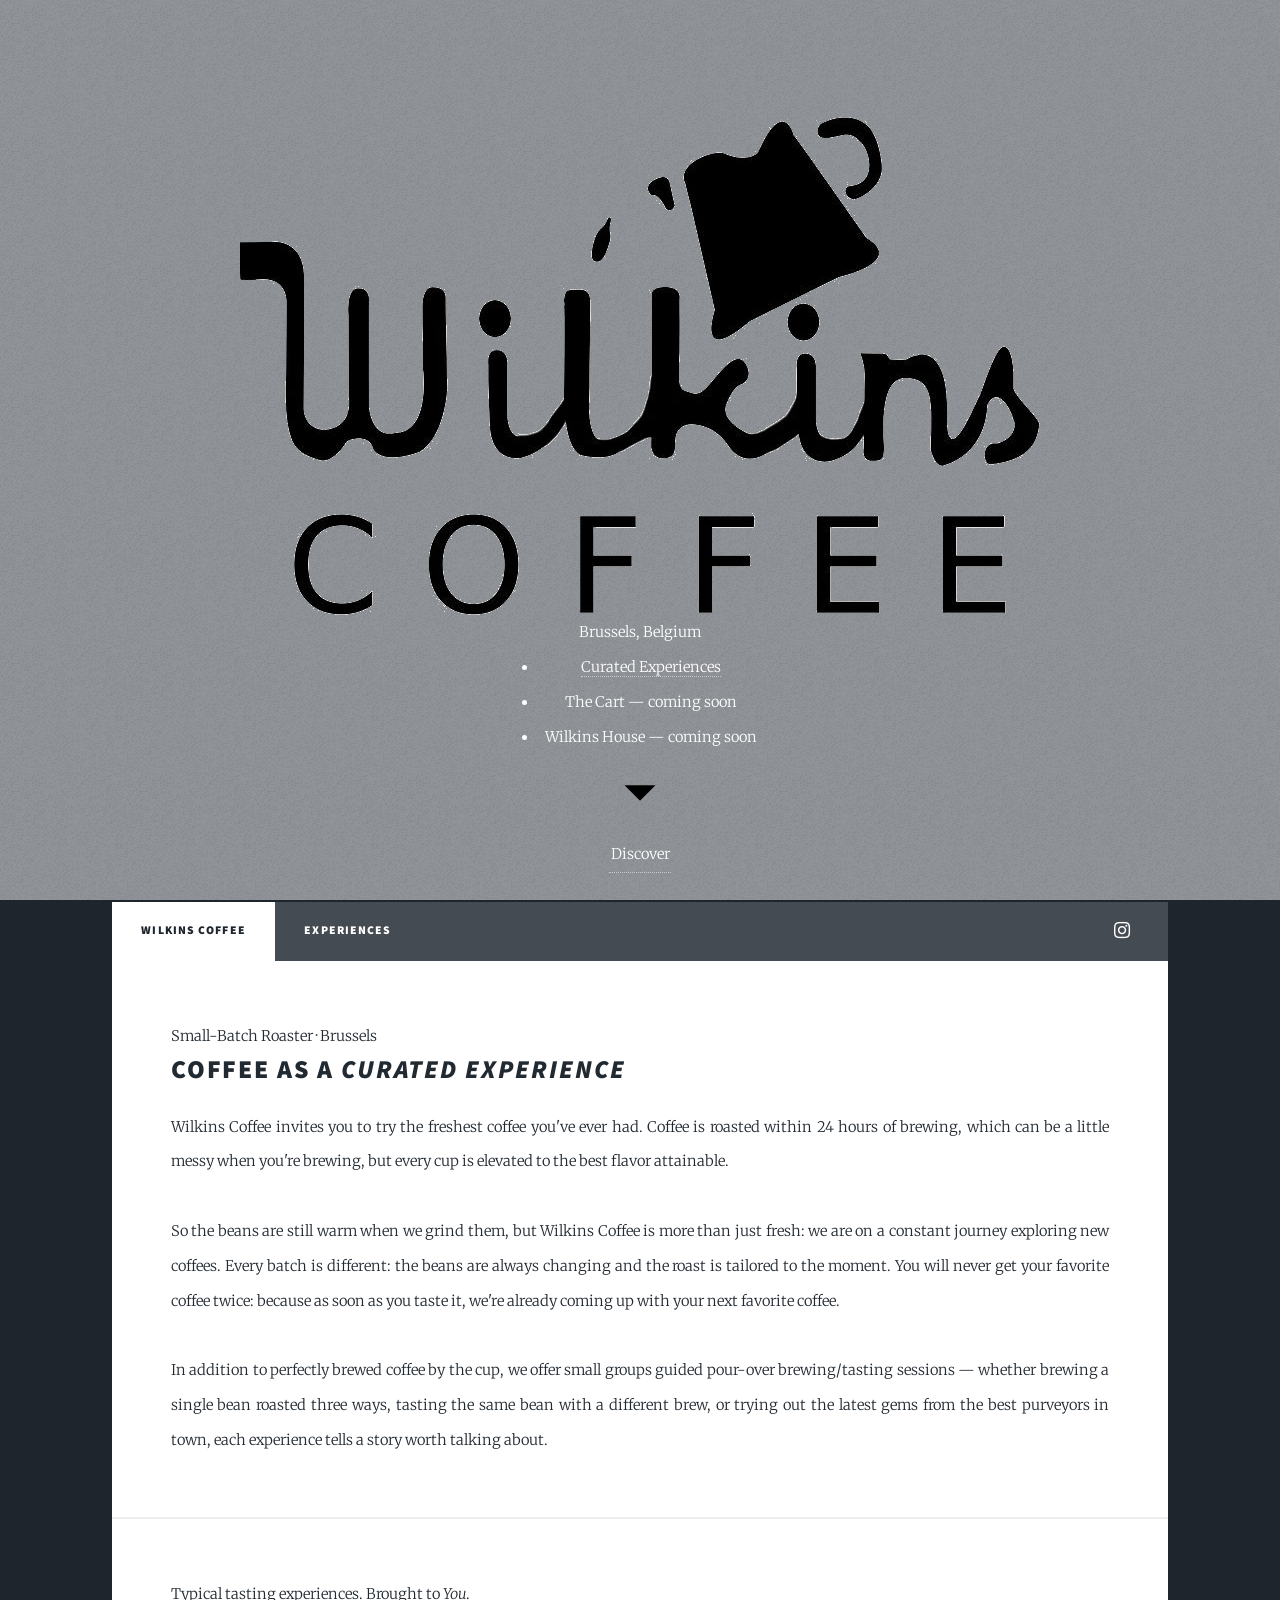
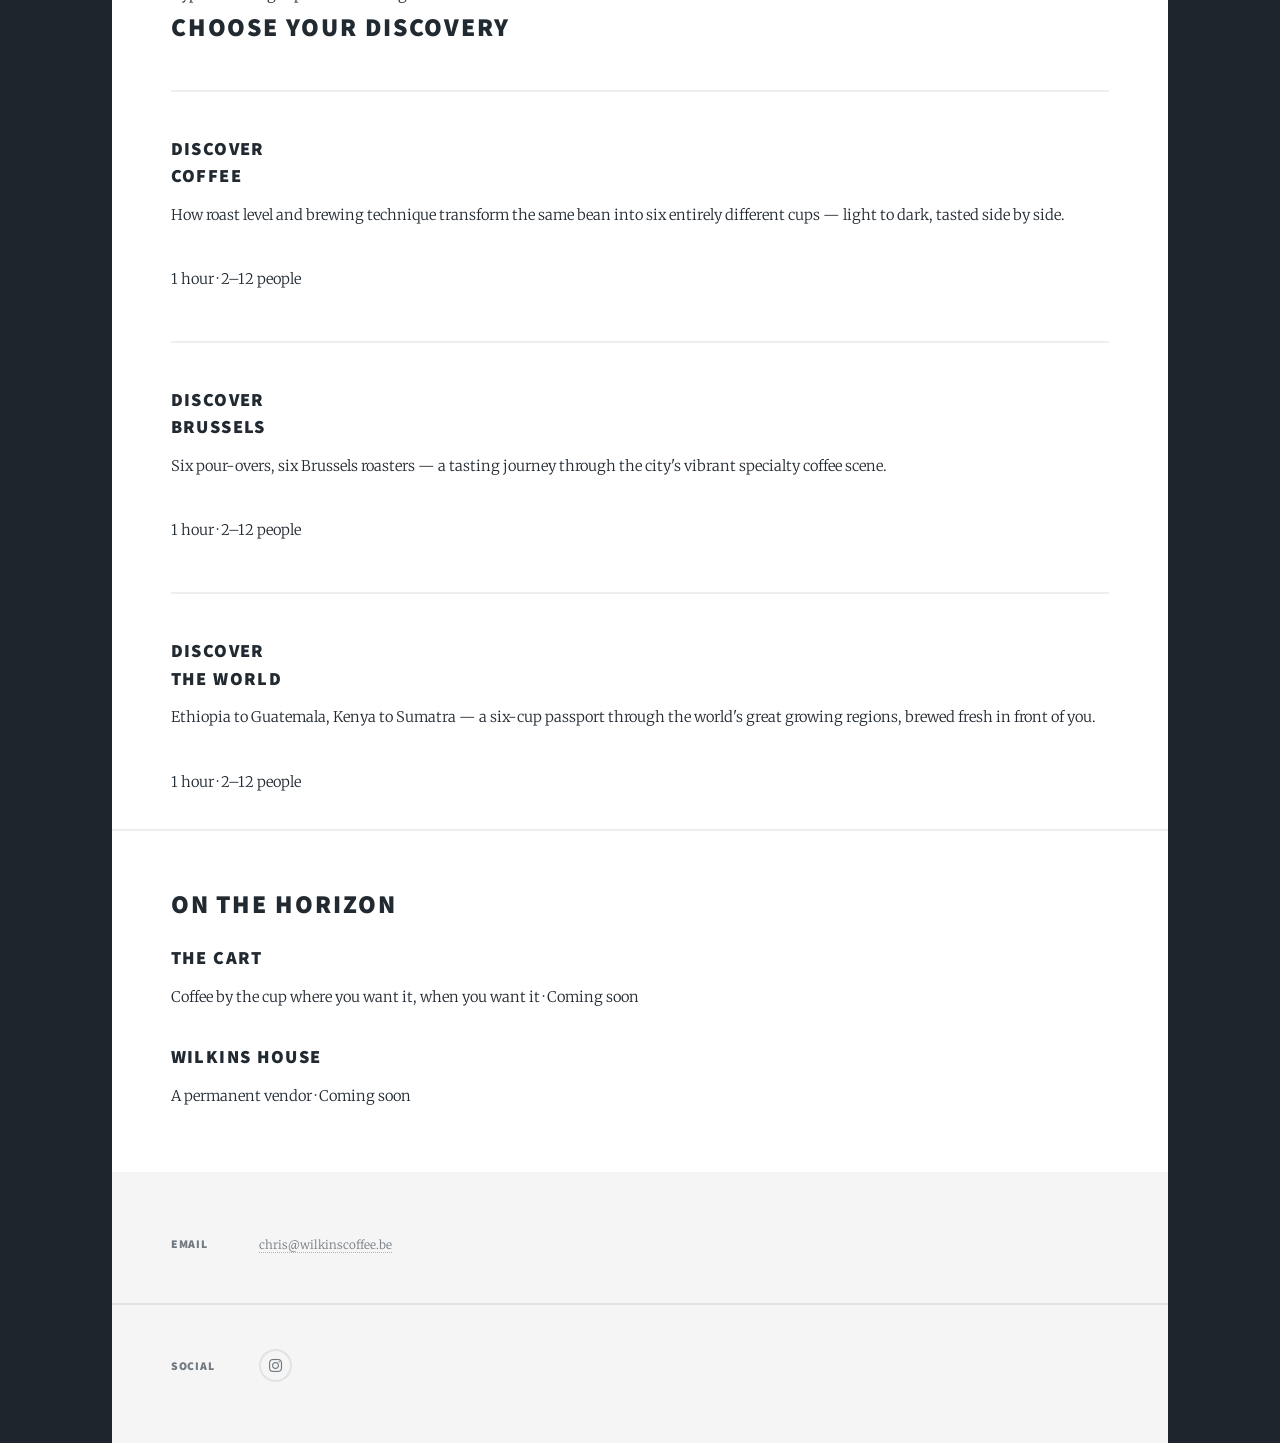
==== commit a9428911: "Big update thanks Claude" ====
--- a/index.html
+++ b/index.html
@@ -1,232 +1,199 @@
-<!DOCTYPE HTML>
-<!--
-	Wilkins Coffee
--->
-<html>
-	<head>
-		<title>Wilkins Coffee</title>
-		<meta charset="utf-8" />
-		<meta name="viewport" content="width=device-width, initial-scale=1, user-scalable=no" />
-		<link rel="stylesheet" href="assets/css/main.css" />
-		<noscript><link rel="stylesheet" href="assets/css/noscript.css" /></noscript>
-	</head>
-    <!-- <body class="is-preload"> -->
-    <body>
-
-		<!-- Wrapper -->
-			<div id="wrapper" class="fade-in">
-
-				<!-- Intro -->
-					<div id="intro">
-                        <!--
-						<h1>Wilkins<br />
-						    Coffee
-                        </h1>
-                        -->
-                        <img src="images/wilkins_coffee_black_on_blank.png" alt="" />
-						<p>
-
-                            <ul><a href="experiences.html"><i>curated experiences</i></a></ul>
-                            <ul><i>the cart -- coming soon</i></ul>
-                            <ul><i>wilkins house  -- coming soon</i></ul>
-                        </p>
-						<ul class="actions">
-							<li><a href="#header" class="button icon solid solo fa-arrow-down scrolly">Continue</a></li>
-						</ul>
-					</div>
-
-				<!-- Header -->
-					<header id="header">
-						<!-- <a href="index.html" class="logo">Wilkins Coffee</a> -->
-                        <a href="index.html" class="logo"><img src="images/wilkins_coffee_white_on_red_black_outline_header.png" alt="wilkins coffee logo"></a>
-					</header>
-
-				<!-- Nav -->
-					<nav id="nav">
-						<ul class="links">
-							<li class="active"><a href="index.html">Wilkins Coffee</a></li>
-							<li><a href="experiences.html">Experiences</a></li>
-						</ul>
-						<ul class="icons">
-							<li><a href="https://www.instagram.com/wilkins.coffee/" class="icon brands fa-instagram"><span class="label">Instagram</span></a></li>
-						</ul>
-					</nav>
-
-				<!-- Main -->
-					<div id="main">
-
-						<!-- Featured Post
-							<article class="post featured">
-								<header class="major">
-									<span class="date">April 25, 2017</span>
-									<h2><a href="#">And this is a<br />
-									massive headline</a></h2>
-									<p>Aenean ornare velit lacus varius enim ullamcorper proin aliquam<br />
-									facilisis ante sed etiam magna interdum congue. Lorem ipsum dolor<br />
-									amet nullam sed etiam veroeros.</p>
-								</header>
-								<a href="#" class="image main"><img src="images/pic01.jpg" alt="" /></a>
-								<ul class="actions special">
-									<li><a href="#" class="button large">Full Story</a></li>
-								</ul>
-							</article>
-                         -->
-
-						<!-- Posts
-							<section class="posts">
-								<article>
-									<header>
-										<span class="date">April 24, 2017</span>
-										<h2><a href="#">Sed magna<br />
-										ipsum faucibus</a></h2>
-									</header>
-									<a href="#" class="image fit"><img src="images/pic02.jpg" alt="" /></a>
-									<p>Donec eget ex magna. Interdum et malesuada fames ac ante ipsum primis in faucibus. Pellentesque venenatis dolor imperdiet dolor mattis sagittis magna etiam.</p>
-									<ul class="actions special">
-										<li><a href="#" class="button">Full Story</a></li>
-									</ul>
-								</article>
-								<article>
-									<header>
-										<span class="date">April 22, 2017</span>
-										<h2><a href="#">Primis eget<br />
-										imperdiet lorem</a></h2>
-									</header>
-									<a href="#" class="image fit"><img src="images/pic03.jpg" alt="" /></a>
-									<p>Donec eget ex magna. Interdum et malesuada fames ac ante ipsum primis in faucibus. Pellentesque venenatis dolor imperdiet dolor mattis sagittis magna etiam.</p>
-									<ul class="actions special">
-										<li><a href="#" class="button">Full Story</a></li>
-									</ul>
-								</article>
-								<article>
-									<header>
-										<span class="date">April 18, 2017</span>
-										<h2><a href="#">Ante mattis<br />
-										interdum dolor</a></h2>
-									</header>
-									<a href="#" class="image fit"><img src="images/pic04.jpg" alt="" /></a>
-									<p>Donec eget ex magna. Interdum et malesuada fames ac ante ipsum primis in faucibus. Pellentesque venenatis dolor imperdiet dolor mattis sagittis magna etiam.</p>
-									<ul class="actions special">
-										<li><a href="#" class="button">Full Story</a></li>
-									</ul>
-								</article>
-								<article>
-									<header>
-										<span class="date">April 14, 2017</span>
-										<h2><a href="#">Tempus sed<br />
-										nulla imperdiet</a></h2>
-									</header>
-									<a href="#" class="image fit"><img src="images/pic05.jpg" alt="" /></a>
-									<p>Donec eget ex magna. Interdum et malesuada fames ac ante ipsum primis in faucibus. Pellentesque venenatis dolor imperdiet dolor mattis sagittis magna etiam.</p>
-									<ul class="actions special">
-										<li><a href="#" class="button">Full Story</a></li>
-									</ul>
-								</article>
-								<article>
-									<header>
-										<span class="date">April 11, 2017</span>
-										<h2><a href="#">Odio magna<br />
-										sed consectetur</a></h2>
-									</header>
-									<a href="#" class="image fit"><img src="images/pic06.jpg" alt="" /></a>
-									<p>Donec eget ex magna. Interdum et malesuada fames ac ante ipsum primis in faucibus. Pellentesque venenatis dolor imperdiet dolor mattis sagittis magna etiam.</p>
-									<ul class="actions special">
-										<li><a href="#" class="button">Full Story</a></li>
-									</ul>
-								</article>
-								<article>
-									<header>
-										<span class="date">April 7, 2017</span>
-										<h2><a href="#">Augue lorem<br />
-										primis vestibulum</a></h2>
-									</header>
-									<a href="#" class="image fit"><img src="images/pic07.jpg" alt="" /></a>
-									<p>Donec eget ex magna. Interdum et malesuada fames ac ante ipsum primis in faucibus. Pellentesque venenatis dolor imperdiet dolor mattis sagittis magna etiam.</p>
-									<ul class="actions special">
-										<li><a href="#" class="button">Full Story</a></li>
-									</ul>
-								</article>
-							</section>
-
-                         -->
-
-						<!-- Footer
-							<footer>
-								<div class="pagination">
-									<a href="#" class="page active">1</a>
-									<a href="#" class="page">2</a>
-									<a href="#" class="page">3</a>
-									<span class="extra">&hellip;</span>
-									<a href="#" class="page">8</a>
-									<a href="#" class="page">9</a>
-									<a href="#" class="page">10</a>
-									<a href="#" class="next">Next</a>
-								</div>
-
-							</footer>
-                        -->
-
-					</div>
-
-				<!-- Footer -->
-					<footer id="footer">
-						<!--
-                        <section>
-							<form method="post" action="#">
-								<div class="fields">
-									<div class="field">
-										<label for="name">Name</label>
-										<input type="text" name="name" id="name" />
-									</div>
-									<div class="field">
-										<label for="email">Email</label>
-										<input type="text" name="email" id="email" />
-									</div>
-									<div class="field">
-										<label for="message">Message</label>
-										<textarea name="message" id="message" rows="3"></textarea>
-									</div>
-								</div>
-								<ul class="actions">
-									<li><input type="submit" value="Send Message" /></li>
-								</ul>
-							</form>
-						</section>
-                        -->
-						<section class="split contact">
-							<!--
-                            <section class="alt">
-								<h3>Address</h3>
-								<p>Brussels</p>
-							</section>
-							<section>
-								<h3>Phone</h3>
-								<p><a href="#">(000) 000-0000</a></p>
-							</section>
-                            -->
-							<section>
-								<h3>Email</h3>
-								<ul><a href="chris@wilkinscoffee.be">chris@wilkinscoffee.be</a></ul>
-                            </section>
-							<section>
-								<h3>Social</h3>
-								<ul class="icons alt">
-									<li><a href="https://www.instagram.com/wilkins.coffee/" class="icon brands alt fa-instagram"><span class="label">Instagram</span></a></li>
-								</ul>
-							</section>
-						</section>
-					</footer>
-
-			</div>
-
-		<!-- Scripts -->
-			<script src="assets/js/jquery.min.js"></script>
-			<script src="assets/js/jquery.scrollex.min.js"></script>
-			<script src="assets/js/jquery.scrolly.min.js"></script>
-			<script src="assets/js/browser.min.js"></script>
-			<script src="assets/js/breakpoints.min.js"></script>
-			<script src="assets/js/util.js"></script>
-			<script src="assets/js/main.js"></script>
-
-	</body>
-</html>+<!DOCTYPE HTML>
+<!--
+  index.html — Wilkins Coffee homepage
+  Requires: assets/css/main.css (Massively), assets/css/wilkins.css
+-->
+<html lang="en">
+<head>
+  <title>Wilkins Coffee</title>
+  <meta charset="utf-8" />
+  <meta name="viewport" content="width=device-width, initial-scale=1, user-scalable=no" />
+  <meta name="description" content="Wilkins Coffee — Curated pour-over experiences in Brussels. Small groups, big discoveries." />
+  <link rel="preconnect" href="https://fonts.googleapis.com" />
+  <link rel="preconnect" href="https://fonts.gstatic.com" crossorigin />
+  <link href="https://fonts.googleapis.com/css2?family=Playfair+Display:ital,wght@0,400;0,700;0,900;1,400;1,700&family=Libre+Baskerville:ital,wght@0,400;0,700;1,400&family=Cormorant+SC:wght@300;400;600&display=swap" rel="stylesheet" />
+  <link rel="stylesheet" href="assets/css/main.css" />
+  <link rel="stylesheet" href="assets/css/wilkins.css" />
+  <noscript><link rel="stylesheet" href="assets/css/noscript.css" /></noscript>
+</head>
+<body class="is-preload">
+<div id="wrapper" class="fade-in">
+
+  <!-- ═══ HERO ═══ -->
+  <div id="intro">
+    <img src="images/wilkins_coffee_black_on_blank.png"
+         alt="Wilkins Coffee"
+         class="logo-img" />
+    <span class="tagline">Brussels, Belgium</span>
+    <ul class="intro-nav">
+      <li><a href="experiences.html">Curated Experiences</a></li>
+      <li><span class="soon">The Cart &mdash; coming soon</span></li>
+      <li><span class="soon">Wilkins House &mdash; coming soon</span></li>
+    </ul>
+    <a href="#header" class="scroll-btn scrolly">
+      <svg viewBox="0 0 24 24" aria-hidden="true">
+        <polyline points="6 9 12 15 18 9"/>
+      </svg>
+      Discover
+    </a>
+  </div>
+
+  <!-- ═══ HEADER ═══ -->
+  <header id="header">
+    <a href="index.html" class="logo">
+      <img src="images/wilkins_coffee_white_on_red_black_outline_header.png"
+           alt="Wilkins Coffee" />
+    </a>
+  </header>
+
+  <!-- ═══ NAV ═══ -->
+  <nav id="nav">
+    <ul class="links">
+      <li class="active"><a href="index.html">Wilkins Coffee</a></li>
+      <li><a href="experiences.html">Experiences</a></li>
+    </ul>
+    <ul class="icons">
+      <li>
+        <a href="https://www.instagram.com/wilkins.coffee/"
+           class="icon brands fa-instagram"
+           target="_blank" rel="noopener">
+          <span class="label">Instagram</span>
+        </a>
+      </li>
+    </ul>
+  </nav>
+
+  <!-- ═══ MAIN ═══ -->
+  <div id="main">
+
+    <!-- About copy -->
+    <section class="wk-section-intro reveal">
+      <span class="wk-label">Small-Batch Roaster · Brussels</span>
+      <h2>Coffee as a <em>curated experience</em></h2>
+      <p>
+        Wilkins Coffee invites you to try the freshest coffee you've ever had.
+        Coffee is roasted within 24 hours of brewing, which can be a little
+        messy when you're brewing, but every cup is elevated to the best flavor
+        attainable.
+        <br><br>
+        So the beans are still warm when we grind them, but Wilkins Coffee is
+        more than just fresh: we are on a constant journey exploring new
+        coffees. Every batch is different:
+        the beans are always changing and the roast is tailored to the moment.
+        You will never get your favorite coffee twice: because as soon as you
+        taste it, we're already coming up with your next favorite coffee.
+        <br><br>
+        In addition to perfectly brewed coffee by the cup, we offer small groups
+        guided pour-over brewing/tasting sessions — whether brewing a single
+        bean roasted three ways, tasting the same bean with a different brew, or
+        trying out the latest gems from the best purveyors in town, each
+        experience tells a story worth talking about.
+      </p>
+    </section>
+
+    <!-- Experience cards -->
+    <section class="wk-experiences">
+      <div class="wk-experiences-header reveal">
+        <span class="wk-label">Typical tasting experiences. Brought to <i>You</i>.</span>
+        <h2>Choose Your Discovery</h2>
+      </div>
+      <hr>
+      <div class="wk-cards">
+
+        <a href="discover_coffee.html" class="wk-card wk-card-coffee reveal reveal-d1">
+          <div class="wk-card-inner">
+            <!-- <span class="wk-card-label">Roast &amp; Brew</span> -->
+            <h3 class="wk-card-title">Discover<br>Coffee</h3>
+            <p class="wk-card-desc">
+              How roast level and brewing technique transform the same bean
+              into six entirely different cups — light to dark, tasted side by side.
+            </p>
+            <div class="wk-card-footer">
+              <span class="wk-card-detail">1 hour · 2–12 people</span>
+            </div>
+          </div>
+        </a>
+        <hr>
+        <a href="discover_brussels.html" class="wk-card wk-card-brussels reveal reveal-d2">
+          <div class="wk-card-inner">
+            <!-- <span class="wk-card-label">Local Origin</span> -->
+            <h3 class="wk-card-title">Discover<br>Brussels</h3>
+            <p class="wk-card-desc">
+              Six pour-overs, six Brussels roasters — a tasting journey through
+              the city's vibrant specialty coffee scene.
+            </p>
+            <div class="wk-card-footer">
+              <span class="wk-card-detail">1 hour · 2–12 people</span>
+            </div>
+          </div>
+        </a>
+        <hr>
+        <a href="discover_the_world.html" class="wk-card wk-card-world reveal reveal-d3">
+          <div class="wk-card-inner">
+            <!-- <span class="wk-card-label">Global Origins</span> -->
+            <h3 class="wk-card-title">Discover<br>the World</h3>
+            <p class="wk-card-desc">
+              Ethiopia to Guatemala, Kenya to Sumatra — a six-cup passport through
+              the world's great growing regions, brewed fresh in front of you.
+            </p>
+            <div class="wk-card-footer">
+              <span class="wk-card-detail">1 hour · 2–12 people</span>
+            </div>
+          </div>
+        </a>
+
+      </div><!-- /wk-cards -->
+    </section>
+
+    <!-- Coming soon -->
+    <section class="wk-soon">
+      <!-- <span class="wk-label reveal">On the Horizon</span> -->
+      <h2 class="wk-card-title">On the Horizon</h3>
+      <div class="wk-soon-grid">
+        <div class="wk-soon-card reveal reveal-d1">
+          <h3 class="wk-soon-title">The Cart</h3>
+          <p class="wk-card-desc">Coffee by the cup where you want it, when you want it · Coming soon</p>
+        </div>
+        <div class="wk-soon-card reveal reveal-d2">
+          <h3 class="wk-soon-title">Wilkins House</h3>
+          <p class="wk-soon-sub">A permanent vendor · Coming soon</p>
+        </div>
+      </div>
+    </section>
+
+  </div><!-- /main -->
+
+  <!-- ═══ FOOTER ═══ -->
+  <footer id="footer">
+    <section class="split contact">
+      <section>
+        <h3>Email</h3>
+        <p><a href="mailto:chris@wilkinscoffee.be">chris@wilkinscoffee.be</a></p>
+      </section>
+      <section>
+        <h3>Social</h3>
+        <ul class="icons alt">
+          <li>
+            <a href="https://www.instagram.com/wilkins.coffee/"
+               class="icon brands alt fa-instagram"
+               target="_blank" rel="noopener">
+              <span class="label">Instagram</span>
+            </a>
+          </li>
+        </ul>
+      </section>
+    </section>
+  </footer>
+
+</div><!-- /wrapper -->
+
+<script src="assets/js/jquery.min.js"></script>
+<script src="assets/js/jquery.scrollex.min.js"></script>
+<script src="assets/js/jquery.scrolly.min.js"></script>
+<script src="assets/js/browser.min.js"></script>
+<script src="assets/js/breakpoints.min.js"></script>
+<script src="assets/js/util.js"></script>
+<script src="assets/js/main.js"></script>
+<script src="assets/js/wilkins.js"></script>
+</body>
+</html>
--- a/assets/css/main.css
+++ b/assets/css/main.css
@@ -2676,6 +2676,37 @@
 			transform: scale(1.05);
 		}
 
+/* Wilkins Coffee Logo Image */
+    .logo-img {
+        /*width: 18vw;          /* 18% of viewport width */
+        /*max-width: 280px;     /* Never bigger than 280px */
+        /*height: auto;
+        /*min-width: 100px;     /* Don't let it get tiny *//
+
+        /*max-width: 100%;      /* Never wider than its container */
+        /*height: auto;         /* Keeps aspect ratio */
+        /*width: 220px;         /* Default size on desktop */
+
+        width: clamp(150px, 22vw, 320px);   /* Min 150px, ideal ~22% of screen, max 320px */
+        height: auto;
+        max-width: 100%;
+        display: block;
+
+    }
+
+    /* Mobile adjustments */
+    @media (max-width: 768px) {
+        .logo-img {
+            width: 160px;     /* Smaller on tablets/phones */
+        }
+    }
+
+    @media (max-width: 480px) {
+        .logo-img {
+            width: 130px;     /* Even smaller on very small phones */
+        }
+    }
+
 /* Actions */
 
 	ul.actions {
